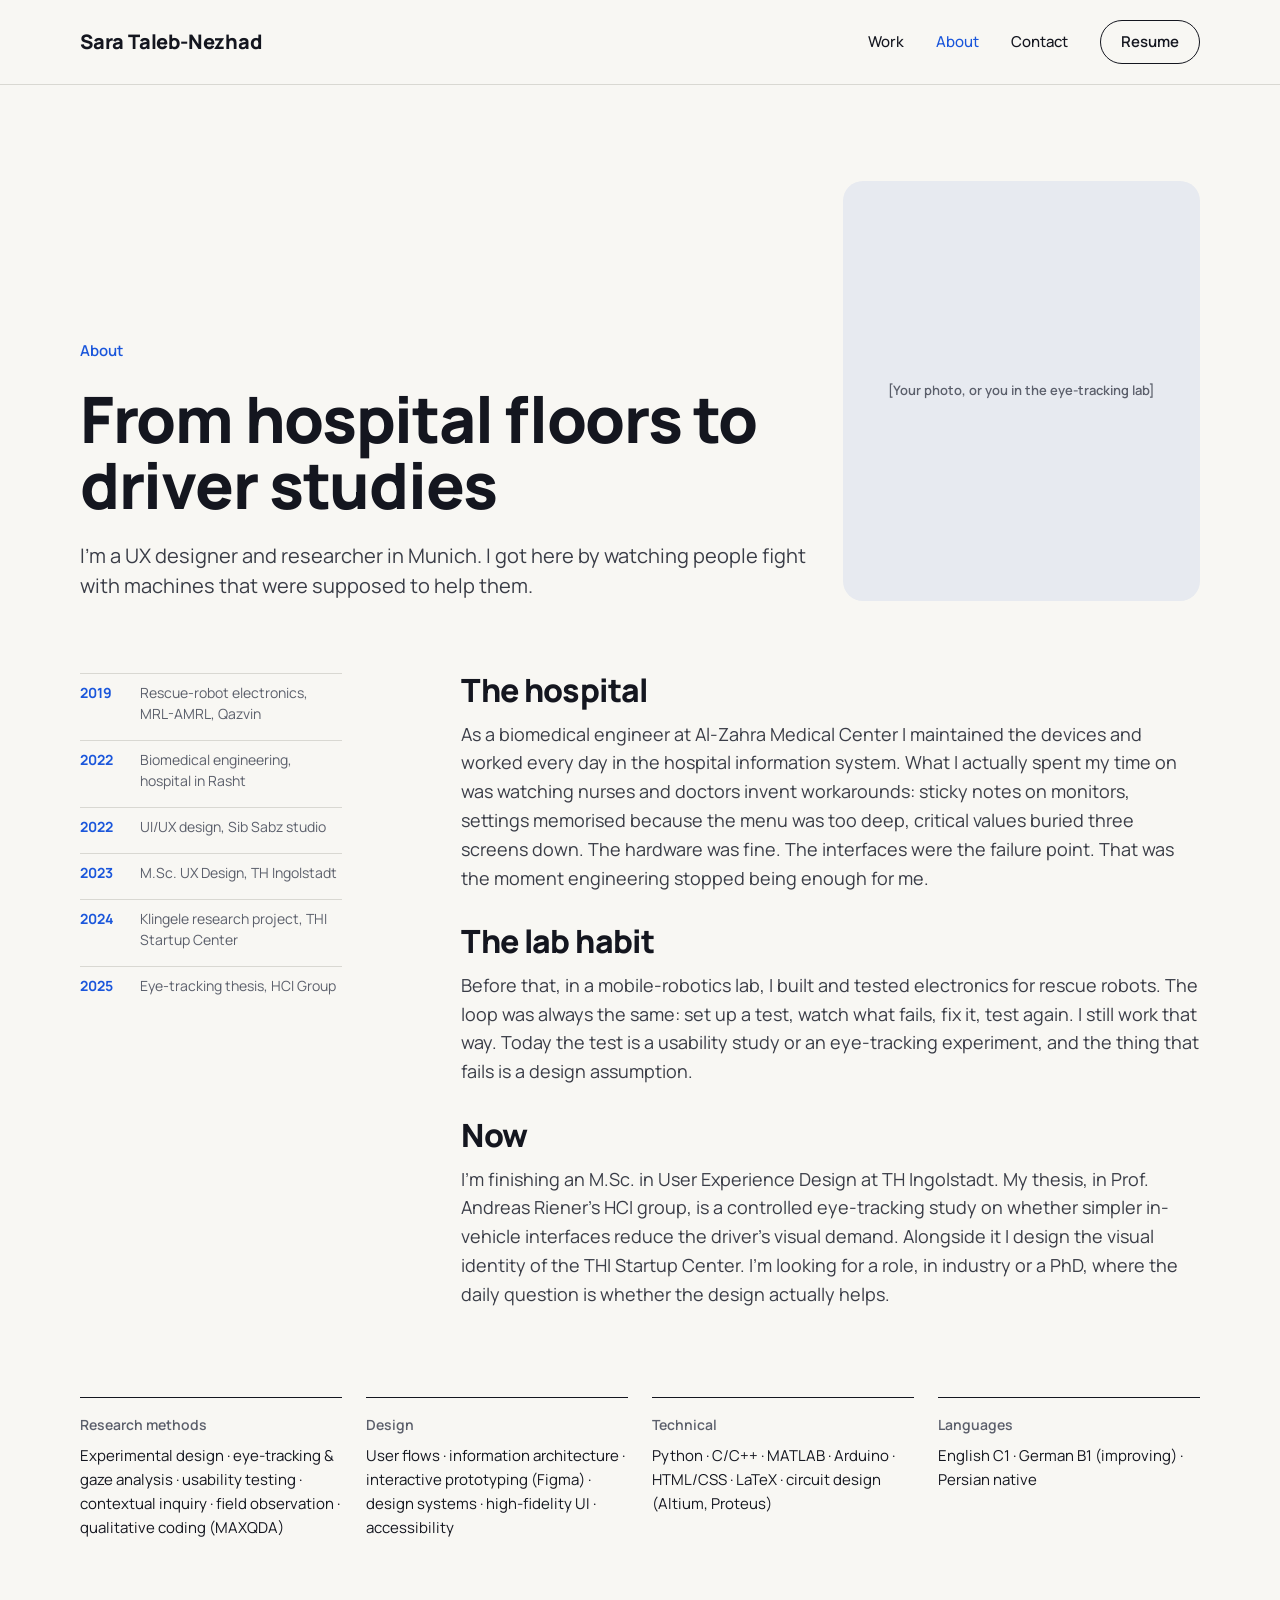
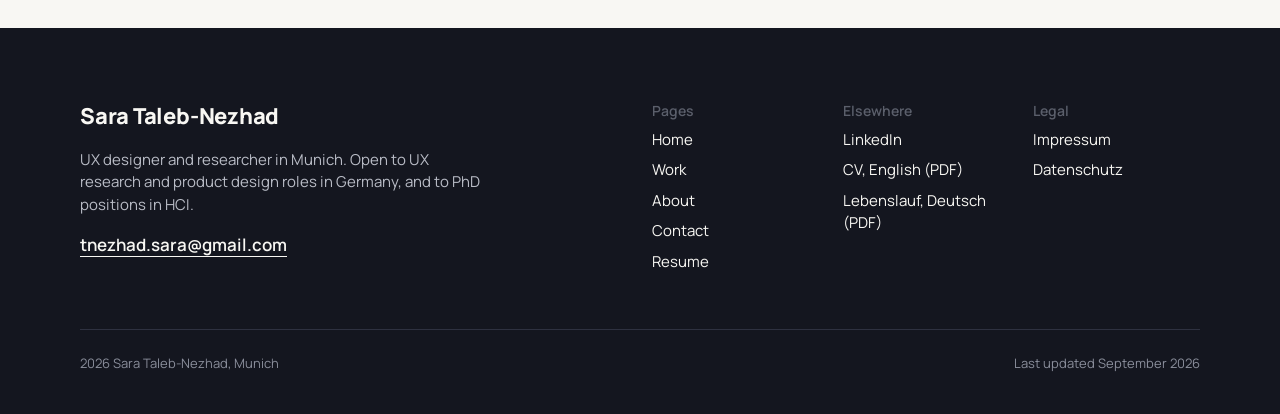
==== about.html @ 2a4e1a98 "Add files via upload" ====
<!doctype html>
<html lang="en">
<head>
<meta charset="utf-8">
<meta name="viewport" content="width=device-width, initial-scale=1">
<title>About · Sara Taleb-Nezhad</title>
<meta name="description" content="From biomedical engineering to UX research: how I got here and how I work.">
<meta property="og:title" content="About · Sara Taleb-Nezhad">
<meta property="og:description" content="From biomedical engineering to UX research: how I got here and how I work.">
<meta property="og:image" content="images/og-image.png">
<meta property="og:type" content="website">
<link rel="icon" href="images/favicon.svg" type="image/svg+xml">
<link rel="preconnect" href="https://fonts.googleapis.com">
<link rel="preconnect" href="https://fonts.gstatic.com" crossorigin>
<link rel="stylesheet" href="https://fonts.googleapis.com/css2?family=Manrope:wght@400;500;600;700;800&display=swap">
<link rel="stylesheet" href="css/style.css">
</head>
<body>
<header class="nav">
  <div class="wrap">
    <a class="brand" href="index.html">Sara Taleb-Nezhad</a>
    <button class="menu-btn" aria-label="Open menu" aria-expanded="false" aria-controls="menu"><svg width="20" height="20" viewBox="0 0 24 24" fill="none" stroke="currentColor" stroke-width="2" stroke-linecap="round" aria-hidden="true"><path d="M4 7h16"/><path d="M4 12h16"/><path d="M4 17h16"/></svg></button>
    <nav class="menu" id="menu">
      <a href="work.html">Work</a>
      <a href="about.html" aria-current="page">About</a>
      <a href="contact.html">Contact</a>
      <a class="pill" href="resume.html">Resume</a>
    </nav>
  </div>
</header>
<main>
<section class="about-head"><div class="wrap cols">
  <div class="text stack" style="gap:24px"><div class="kicker">About</div><h1 class="h1">From hospital floors to driver studies</h1><p class="lead" style="max-width:760px">I'm a UX designer and researcher in Munich. I got here by watching people fight with machines that were supposed to help them.</p></div>
  <div class="photo"><div class="placeholder ">[Your photo, or you in the eye-tracking lab]</div></div>
</div></section>
<section class="section"><div class="wrap cols">
  <div class="timeline"><div><span>2019</span>Rescue-robot electronics, MRL-AMRL, Qazvin</div><div><span>2022</span>Biomedical engineering, hospital in Rasht</div><div><span>2022</span>UI/UX design, Sib Sabz studio</div><div><span>2023</span>M.Sc. UX Design, TH Ingolstadt</div><div><span>2024</span>Klingele research project, THI Startup Center</div><div><span>2025</span>Eye-tracking thesis, HCI Group</div></div>
  <div class="story"><div class="stack"><h2 class="h2">The hospital</h2><p class="para">As a biomedical engineer at Al-Zahra Medical Center I maintained the devices and worked every day in the hospital information system. What I actually spent my time on was watching nurses and doctors invent workarounds: sticky notes on monitors, settings memorised because the menu was too deep, critical values buried three screens down. The hardware was fine. The interfaces were the failure point. That was the moment engineering stopped being enough for me.</p></div><div class="stack"><h2 class="h2">The lab habit</h2><p class="para">Before that, in a mobile-robotics lab, I built and tested electronics for rescue robots. The loop was always the same: set up a test, watch what fails, fix it, test again. I still work that way. Today the test is a usability study or an eye-tracking experiment, and the thing that fails is a design assumption.</p></div><div class="stack"><h2 class="h2">Now</h2><p class="para">I'm finishing an M.Sc. in User Experience Design at TH Ingolstadt. My thesis, in Prof. Andreas Riener's HCI group, is a controlled eye-tracking study on whether simpler in-vehicle interfaces reduce the driver's visual demand. Alongside it I design the visual identity of the THI Startup Center. I'm looking for a role, in industry or a PhD, where the daily question is whether the design actually helps.</p></div></div>
</div></section>
<section class="section"><div class="wrap grid grid-4"><div class="factbox"><div class="k">Research methods</div><div>Experimental design · eye-tracking &amp; gaze analysis · usability testing · contextual inquiry · field observation · qualitative coding (MAXQDA)</div></div><div class="factbox"><div class="k">Design</div><div>User flows · information architecture · interactive prototyping (Figma) · design systems · high-fidelity UI · accessibility</div></div><div class="factbox"><div class="k">Technical</div><div>Python · C/C++ · MATLAB · Arduino · HTML/CSS · LaTeX · circuit design (Altium, Proteus)</div></div><div class="factbox"><div class="k">Languages</div><div>English C1 · German B1 (improving) · Persian native</div></div></div></section>
</main>
<footer class="footer">
  <div class="wrap">
    <div class="cols">
      <div class="intro">
        <a class="brand" href="index.html">Sara Taleb-Nezhad</a>
        <p>UX designer and researcher in Munich. Open to UX research and product design roles in Germany, and to PhD positions in HCI.</p>
        <a class="mail" href="mailto:tnezhad.sara@gmail.com">tnezhad.sara@gmail.com</a>
      </div>
      <div class="links" style="display:contents">
      <div class="col c1"><div class="k">Pages</div><a href="index.html">Home</a><a href="work.html">Work</a><a href="about.html">About</a><a href="contact.html">Contact</a><a href="resume.html">Resume</a></div>
      <div class="col c2"><div class="k">Elsewhere</div><a href="https://www.linkedin.com/in/tnezhadsara/">LinkedIn</a><a href="cv/cv-en.pdf">CV, English (PDF)</a><a href="cv/cv-de.pdf">Lebenslauf, Deutsch (PDF)</a></div>
      <div class="col c3"><div class="k">Legal</div><a href="impressum.html">Impressum</a><a href="datenschutz.html">Datenschutz</a></div>
      </div>
    </div>
    <div class="bottom"><span>2026 Sara Taleb-Nezhad, Munich</span><span>Last updated September 2026</span></div>
  </div>
</footer>
<script>
  var b=document.querySelector('.menu-btn'),m=document.getElementById('menu');
  b.addEventListener('click',function(){var o=m.classList.toggle('open');b.setAttribute('aria-expanded',o);});
</script>
</body>
</html>
---- css/style.css ----
/* ---------- tokens: change colours and type here ---------- */
:root{
  --ground:#F8F7F3; --ink:#14161F; --body:#3A3D47; --muted:#5B5F6B;
  --accent:#1A56DB; --accent-dark:#12409F; --line:#D9D8D2; --card-line:#E2E1DB;
  --panel:#E7EAF0; --tint:#DDE4F5; --soft:#EBEAE4; --white:#FFFFFF;
  --font:'Manrope',system-ui,-apple-system,"Segoe UI",sans-serif;
  --pad:80px; --gap:24px; --radius:20px; --radius-s:14px;
}
*{box-sizing:border-box}
html{scroll-behavior:smooth}
body{margin:0;font-family:var(--font);background:var(--ground);color:var(--ink);line-height:1.5;-webkit-font-smoothing:antialiased;min-height:100vh;display:flex;flex-direction:column}
img{max-width:100%;display:block}
a{color:var(--accent)}a:hover{color:var(--accent-dark)}
a:focus-visible,button:focus-visible{outline:2px solid var(--accent);outline-offset:3px}
h1,h2,h3,p{margin:0}
.wrap{max-width:1440px;margin:0 auto;padding-left:var(--pad);padding-right:var(--pad);width:100%}

/* ---------- nav ---------- */
.nav{border-bottom:1px solid var(--line);position:relative}
.nav .wrap{display:flex;align-items:center;justify-content:space-between;padding-top:20px;padding-bottom:20px}
.brand{display:inline-flex;align-items:center;gap:12px;text-decoration:none;color:var(--ink);font-weight:800;font-size:20px;letter-spacing:-.01em}
.brand:hover{color:var(--ink)}
.brand svg{flex:none}
.menu{display:flex;align-items:center;gap:32px;font-size:15px;font-weight:500}
.menu a{color:var(--ink);text-decoration:none}
.menu a[aria-current="page"]{color:var(--accent)}
.menu .pill{display:inline-flex;align-items:center;height:44px;padding:0 20px;border:1.5px solid var(--ink);border-radius:999px;font-weight:600}
.menu-btn{display:none;width:44px;height:44px;border:1.5px solid var(--ink);border-radius:999px;background:transparent;color:var(--ink);align-items:center;justify-content:center;cursor:pointer}

/* ---------- type ---------- */
.label{font-weight:600;font-size:14px;color:var(--muted)}
.label.accent{color:var(--accent);font-size:13px}
.h1{font-weight:800;font-size:64px;line-height:1.02;letter-spacing:-.02em}
.h1 .accent{color:var(--accent)}
.h2{font-weight:800;font-size:36px;line-height:1.08;letter-spacing:-.02em}
.h3{font-weight:800;font-size:30px;line-height:1.1;letter-spacing:-.02em}
.lead{font-size:20px;color:var(--body);max-width:680px}
.para{font-size:18px;line-height:1.6;color:var(--body)}
.small{font-size:15px;color:var(--muted)}

/* ---------- buttons ---------- */
.btn{display:inline-flex;align-items:center;justify-content:center;gap:8px;height:52px;padding:0 24px;border-radius:999px;text-decoration:none;font-weight:600;font-size:16px;white-space:nowrap;border:1.5px solid transparent}
.btn.primary{background:var(--ink);color:var(--ground)}
.btn.primary:hover{background:#2A2D3A;color:var(--ground)}
.btn.ghost{border-color:#B9B8B1;color:var(--ink)}
.btn.ghost:hover{border-color:var(--ink);color:var(--ink)}
.btn.small{height:44px;padding:0 20px;font-size:14px;border-color:var(--ink);color:var(--ink)}
.btn-row{display:flex;gap:12px;flex-wrap:wrap;padding-top:8px}

/* ---------- sections ---------- */
.section{padding-bottom:88px}
.section-head{display:flex;align-items:baseline;justify-content:space-between;gap:16px;border-top:1px solid var(--ink);padding-top:16px;margin-bottom:32px}
.section-head a{font-size:15px;font-weight:600;color:var(--ink);text-decoration:none}
.grid{display:grid;gap:var(--gap)}
.grid-2{grid-template-columns:repeat(2,minmax(0,1fr))}
.grid-3{grid-template-columns:repeat(3,minmax(0,1fr))}
.grid-4{grid-template-columns:repeat(4,minmax(0,1fr))}
.grid-6{grid-template-columns:repeat(6,minmax(0,1fr))}
.cols{display:grid;grid-template-columns:repeat(12,minmax(0,1fr));column-gap:var(--gap)}
.stack{display:flex;flex-direction:column;gap:16px}

/* ---------- hero ---------- */
.hero{padding-top:104px;padding-bottom:88px}
.hero .cols{align-items:end}
.hero-text{grid-column:1/span 9;display:flex;flex-direction:column;gap:32px}
.hero-stats{grid-column:10/span 3;display:flex;flex-direction:column;gap:20px;border-left:1px solid var(--line);padding-left:32px}
.stat b{display:block;font-weight:800;font-size:40px;line-height:1;letter-spacing:-.02em}
.stat span{font-size:14px;line-height:1.45;color:var(--muted)}

/* ---------- cards ---------- */
.card{display:flex;flex-direction:column;gap:16px;background:var(--white);border:1px solid var(--card-line);border-radius:var(--radius);padding:24px;text-decoration:none;color:var(--ink)}
.card:hover{color:var(--ink);border-color:#B9B8B1}
.card .media{height:220px;border-radius:var(--radius-s);overflow:hidden;background:var(--panel)}
.card .media img{width:100%;height:100%;object-fit:cover;object-position:top left}
.card .media.center img{object-position:center}
.card.tall .media{height:320px}
.card .meta{font-weight:600;font-size:12px;letter-spacing:.04em;color:var(--accent)}
.card .title{font-weight:700;font-size:22px;line-height:1.15;letter-spacing:-.01em}
.card.tall .title{font-size:30px}
.card .desc{font-size:15px;color:var(--body)}
.card .tag{display:flex;align-items:center;gap:8px;font-weight:700;font-size:14px;padding-top:4px}
.card .text{display:flex;flex-direction:column;gap:8px}
.placeholder{display:flex;align-items:center;justify-content:center;height:100%;min-height:inherit;font-weight:600;font-size:13px;color:var(--muted);text-align:center;padding:20px;background:var(--panel)}

.card-wide{display:grid;grid-template-columns:repeat(12,minmax(0,1fr));column-gap:var(--gap);background:var(--white);border:1px solid var(--card-line);border-radius:var(--radius);padding:40px;text-decoration:none;color:var(--ink)}
.card-wide:hover{color:var(--ink);border-color:#B9B8B1}
.card-wide .text{grid-column:1/span 5;display:flex;flex-direction:column;justify-content:space-between;gap:32px}
.card-wide .title{font-weight:800;font-size:40px;line-height:1.05;letter-spacing:-.02em}
.card-wide .desc{font-size:17px;color:var(--body)}
.card-wide .media{grid-column:6/span 7;min-height:440px}
.floating{border-radius:16px;overflow:hidden;background:var(--tint);padding:32px 0 0 32px;height:100%}
.floating > div{width:100%;height:100%;border-radius:12px 0 0 0;overflow:hidden;box-shadow:0 24px 60px rgba(20,22,31,.18);background:var(--white)}
.floating img{width:100%;height:100%;object-fit:cover;object-position:top left}

.strip{display:flex;justify-content:space-between;align-items:center;gap:16px;padding:20px 24px;border:1px solid var(--line);border-radius:16px}
.strip b{display:block;font-size:16px}
.strip span{font-size:14px;color:var(--muted)}

.how{display:flex;flex-direction:column;gap:12px;padding:24px;border-radius:16px;background:var(--soft)}
.how .n{font-weight:600;font-size:13px;color:var(--accent)}
.how b{font-size:22px;line-height:1.15;font-weight:700}
.how p{font-size:15px;color:var(--body)}

.about-strip{align-items:center}
.about-strip .photo{grid-column:1/span 4;height:360px;border-radius:16px;overflow:hidden}
.about-strip .text{grid-column:6/span 7}

.cta{display:flex;justify-content:space-between;align-items:center;gap:40px;padding:44px;border-radius:var(--radius);background:var(--white);border:1px solid var(--card-line)}
.cta b{display:block;font-weight:800;font-size:32px;line-height:1.08;letter-spacing:-.02em}
.cta span{font-size:17px;color:var(--body)}

/* ---------- footer ---------- */
.footer{margin-top:auto;background:var(--ink);color:var(--ground)}
.footer .wrap{padding-top:72px;padding-bottom:40px;display:flex;flex-direction:column;gap:56px}
.footer .intro{grid-column:1/span 5;display:flex;flex-direction:column;gap:16px}
.footer .intro .brand{color:var(--ground);font-weight:800;font-size:22px}
.footer .intro p{font-size:15px;color:#B9BCC6;max-width:400px}
.footer .intro a.mail{font-size:17px;font-weight:600;color:var(--ground);text-underline-offset:5px}
.footer .col{display:flex;flex-direction:column;gap:8px;font-size:15px}
.footer .col .label{color:#8A8E9B;font-size:12px;letter-spacing:.08em;padding-bottom:4px}
.footer .col a{color:var(--ground);text-decoration:none}
.footer .col a:hover{text-decoration:underline;color:var(--ground)}
.footer .c1{grid-column:7/span 2}.footer .c2{grid-column:9/span 2}.footer .c3{grid-column:11/span 2}
.footer .bottom{display:flex;justify-content:space-between;flex-wrap:wrap;gap:8px;border-top:1px solid #2E3140;padding-top:24px;font-size:13px;color:#8A8E9B}

/* ---------- work page ---------- */
.page-head{padding-top:88px;padding-bottom:48px}
.chips{display:flex;flex-wrap:wrap;gap:8px;padding-top:8px}
.chip{display:inline-flex;align-items:center;height:44px;padding:0 16px;border-radius:999px;border:1.5px solid #B9B8B1;color:var(--ink);text-decoration:none;font-weight:600;font-size:14px}
.chip.on{background:var(--ink);color:var(--ground);border-color:var(--ink)}
.work-grid .card .media{height:300px}
.work-grid .card .title{font-size:26px}

/* ---------- case study ---------- */
.case-head{padding-top:64px}
.back{font-size:15px;font-weight:600;color:var(--muted);text-decoration:none}
.facts{padding-top:40px;padding-bottom:40px}
.fact{display:flex;flex-direction:column;gap:8px;border-top:1px solid var(--ink);padding-top:12px}
.fact .label{font-size:11px;letter-spacing:.08em}
.fact b{font-size:14px;line-height:1.4}
.case-hero{height:620px}
.case-hero .floating{padding:56px 0 0 56px}
.tldr{display:grid;grid-template-columns:repeat(3,minmax(0,1fr));gap:24px;background:var(--ink);color:var(--ground);border-radius:var(--radius);padding:40px}
.tldr .label{color:#9DB4EF;font-size:11px;letter-spacing:.08em}
.tldr p{font-size:15px;padding-top:8px}
.two .l{grid-column:1/span 4}.two .r{grid-column:6/span 7;display:flex;flex-direction:column;gap:16px}
.decision{display:grid;grid-template-columns:32px minmax(0,5fr) minmax(0,7fr);column-gap:var(--gap);align-items:start;padding:24px 0 40px}
.decision .text{display:flex;flex-direction:column;gap:16px;padding-top:4px}
.decision .media{height:360px;border-radius:16px;overflow:hidden}
.decision .media img,.decision .media .placeholder{width:100%;height:100%;object-fit:cover}
.decisions{position:relative;margin-top:24px}
.decisions::before{content:"";position:absolute;left:15px;top:16px;bottom:16px;width:2px;background:var(--line)}
.decision .marker{position:relative;z-index:1;width:32px;height:32px;border-radius:999px;background:var(--ground);border:2px solid var(--ink);display:flex;align-items:center;justify-content:center;font-weight:700;font-size:13px}
.decision:last-child{padding-bottom:0}
.decision .n{font-weight:600;font-size:13px;color:var(--accent)}
.decision p{font-size:16px;line-height:1.6;color:var(--body)}
.decision p strong{color:var(--ink)}
.tr .testing{grid-column:1/span 5}.tr .results{grid-column:6/span 7}
.tile{display:flex;flex-direction:column;gap:8px;padding:24px;border-radius:16px;background:var(--white);border:1px solid var(--card-line)}
.tile b{font-weight:800;font-size:32px;line-height:1;color:var(--accent)}
.tile span{font-size:13px;color:var(--muted)}
.next{display:flex;justify-content:space-between;align-items:center;gap:20px;padding:40px;border-radius:var(--radius);background:var(--ink);color:var(--ground);text-decoration:none}
.next:hover{color:var(--ground)}
.next .label{color:#9DB4EF;font-size:11px}
.next b{display:block;font-weight:700;font-size:30px;line-height:1.12;padding-top:8px}
.next .btn{background:var(--ground);color:var(--ink)}

/* ---------- about ---------- */
.about-head{padding-top:96px;padding-bottom:72px}
.about-head .cols{align-items:end}
.about-head .text{grid-column:1/span 8}
.about-head .photo{grid-column:9/span 4;height:420px;border-radius:20px;overflow:hidden}
.timeline{grid-column:1/span 3;display:flex;flex-direction:column;gap:16px}
.timeline div{display:flex;gap:16px;font-size:14px;color:var(--muted);border-top:1px solid var(--line);padding-top:8px}
.timeline span{color:var(--accent);font-weight:700;min-width:44px}
.story{grid-column:5/span 8;display:flex;flex-direction:column;gap:32px}
.story h2{font-size:32px}
.story .stack{gap:12px}
.factbox{display:flex;flex-direction:column;gap:8px;border-top:1px solid var(--ink);padding-top:16px;font-size:15px;line-height:1.6}

/* ---------- contact / resume / legal ---------- */
.contact-head{padding-top:112px;padding-bottom:64px}
.contact-head .l{grid-column:1/span 7;display:flex;flex-direction:column;gap:32px}
.contact-head .r{grid-column:9/span 4;display:grid;gap:32px;padding-top:12px}
.row{display:flex;flex-direction:column;gap:8px;border-top:1px solid var(--ink);padding-top:16px;font-size:17px}
.row a{font-weight:600;color:var(--ink);text-decoration:none}
.resume-head{padding-top:88px;padding-bottom:48px}
.resume-head .cols{align-items:end}
.resume-head .text{grid-column:1/span 8}
.resume-head .btns{grid-column:9/span 4;display:flex;flex-direction:column;gap:12px}
.resume-head .btn{width:100%}
.resume-body .l{grid-column:1/span 7;display:flex;flex-direction:column;gap:40px}
.resume-body .r{grid-column:9/span 4;display:grid;gap:32px;align-content:start}
.rows .label{border-top:1px solid var(--ink);padding:16px 0 12px}
.rows .item{display:flex;justify-content:space-between;gap:24px;padding:16px 0;border-top:1px solid var(--line)}
.rows .item b{display:block;font-size:16px}
.rows .item span{font-size:14px;color:var(--muted)}
.rows .item .date{white-space:nowrap}
.rows .end{border-top:1px solid var(--line)}
.prose{max-width:760px;display:flex;flex-direction:column;gap:16px;padding-top:40px;padding-bottom:88px}
.prose h2{font-size:28px;padding-top:12px}

/* ---------- tablet ---------- */
@media (max-width:1100px){
  :root{--pad:40px;--gap:20px}
  .h1{font-size:48px}.h2{font-size:30px}.h3{font-size:26px}.lead{font-size:18px}.para{font-size:17px}
  .section{padding-bottom:64px}
  .hero{padding-top:64px;padding-bottom:56px}
  .hero-text,.hero-stats{grid-column:1/-1}
  .hero-stats{border-left:0;padding-left:0;border-top:1px solid var(--line);padding-top:24px;margin-top:32px;display:grid;grid-template-columns:repeat(3,minmax(0,1fr))}
  .stat b{font-size:32px}
  .card-wide{display:flex;flex-direction:column;padding:20px}
  .card-wide .title{font-size:26px}.card-wide .media{min-height:260px;height:260px}
  .floating{padding:24px 0 0 24px}
  .grid-3,.grid-4,.grid-6{grid-template-columns:repeat(2,minmax(0,1fr))}
  .how-grid{grid-template-columns:repeat(3,minmax(0,1fr))}
  .about-strip .photo,.about-strip .text{grid-column:1/-1}
  .about-strip .photo{height:280px;margin-bottom:20px}
  .cta{padding:32px}.cta b{font-size:28px}
  .footer .wrap{padding-top:56px;padding-bottom:32px;gap:40px}
  .footer .cols{display:flex;flex-direction:column;gap:32px}
  .footer .links{display:grid !important;grid-template-columns:repeat(3,minmax(0,1fr));gap:20px}
  .work-grid .card .media{height:220px}.work-grid .card .title{font-size:22px}
  .page-head,.resume-head,.about-head{padding-top:64px}
  .case-hero{height:440px}.case-hero .floating{padding:40px 0 0 40px}
  .tldr{grid-template-columns:1fr;padding:32px}
  .two .l,.two .r,.tr .testing,.tr .results{grid-column:1/-1}
  .two .r{padding-top:16px}.decision{grid-template-columns:32px minmax(0,1fr);padding:16px 0 32px}.decision .media{grid-column:2;height:300px;margin-top:16px}
  .tr .results{padding-top:32px}
  .about-head .text,.about-head .photo,.timeline,.story{grid-column:1/-1}
  .about-head .photo{height:320px;margin-top:24px}.timeline{margin-top:32px}
  .contact-head{padding-top:72px;padding-bottom:48px}
  .contact-head .l,.contact-head .r,.resume-head .text,.resume-head .btns,.resume-body .l,.resume-body .r{grid-column:1/-1}
  .contact-head .r{padding-top:40px;grid-template-columns:repeat(2,minmax(0,1fr))}
  .resume-head .btns{margin-top:32px}.resume-body .r{padding-top:40px;grid-template-columns:repeat(2,minmax(0,1fr))}
}
/* ---------- phone ---------- */
@media (max-width:700px){
  :root{--pad:20px;--gap:16px}
  .h1{font-size:36px}.h2{font-size:26px}.h3{font-size:24px}.lead,.para{font-size:16px}
  .section{padding-bottom:48px}
  .nav .wrap{padding-top:16px;padding-bottom:16px}
  .brand{font-size:15px}
  .menu{display:none;position:absolute;left:0;right:0;top:100%;flex-direction:column;align-items:stretch;gap:0;background:var(--ground);border-bottom:1px solid var(--line);z-index:10}
  .menu.open{display:flex}
  .menu a{padding:16px var(--pad);border-top:1px solid var(--line)}
  .menu .pill{border:0;height:auto;border-radius:0;padding:16px var(--pad)}
  .menu-btn{display:inline-flex}
  .hero{padding-top:40px;padding-bottom:40px}
  .hero-stats{grid-template-columns:1fr;margin-top:24px}
  .btn-row{flex-direction:column}.btn-row .btn{width:100%}
  .grid-2,.grid-3,.grid-4,.grid-6,.how-grid{grid-template-columns:1fr}
  .facts.grid-6{grid-template-columns:repeat(2,minmax(0,1fr))}
  .card{padding:16px}.card .media,.card.tall .media,.work-grid .card .media{height:190px}
  .card .title,.card.tall .title,.work-grid .card .title{font-size:21px}
  .strip,.cta,.next{flex-direction:column;align-items:stretch}
  .cta{padding:24px}.cta b{font-size:24px}.cta .btn{width:100%}
  .footer .links{grid-template-columns:repeat(2,minmax(0,1fr))}
  .footer .wrap{padding-top:44px;padding-bottom:24px;gap:32px}
  .case-head{padding-top:32px}.case-hero{height:260px}.case-hero .floating{padding:24px 0 0 24px}
  .tldr{padding:24px}.tile b{font-size:22px}.tile{padding:16px}
  .results-grid{grid-template-columns:repeat(3,minmax(0,1fr)) !important;gap:8px}
  .decision .media{height:200px}
  .next{padding:24px}.next b{font-size:20px}
  .about-head .photo{height:240px}
  .contact-head{padding-top:40px}.contact-head .r{grid-template-columns:1fr}
  .resume-head,.page-head{padding-top:40px}
  .resume-body .r{grid-template-columns:1fr}
  .rows .item{flex-direction:column;gap:8px}
}
@media (prefers-reduced-motion:reduce){html{scroll-behavior:auto}}

/* ---------- hover and focus: motion that answers the pointer ---------- */
:root{--ease:cubic-bezier(.2,.7,.2,1)}
.menu a:not(.pill){transition:color .2s var(--ease)}
.menu a:not(.pill):hover{color:var(--accent)}
.menu .pill{transition:background .25s var(--ease),color .25s var(--ease)}
.menu .pill:hover{color:var(--accent)}

.btn{transition:background .25s var(--ease),color .25s var(--ease),border-color .25s var(--ease),transform .25s var(--ease)}
.btn svg{transition:transform .3s var(--ease)}
.btn:hover svg{transform:translateX(4px)}
.btn.primary:hover{background:var(--accent);color:#fff}
.btn.ghost:hover{border-color:var(--ink);color:var(--accent)}
.btn.small:hover{background:var(--accent);border-color:var(--accent);color:#fff}
.chip{transition:background .2s var(--ease),color .2s var(--ease),border-color .2s var(--ease)}
.chip:hover{border-color:var(--ink);color:var(--accent)}
.chip.on:hover{background:var(--accent);border-color:var(--accent)}

.card,.card-wide{transition:transform .35s var(--ease),border-color .35s var(--ease),box-shadow .35s var(--ease)}
.card .media,.card-wide .media{position:relative}
.card .media img,.floating img{transition:transform .8s var(--ease)}
.card:hover,.card-wide:hover{transform:translateY(-3px);border-color:var(--ink);box-shadow:0 18px 40px -24px rgba(20,22,31,.35)}
.card:hover .media img{transform:scale(1.04)}
.card .tag svg,.next .btn svg{transition:transform .3s var(--ease)}
.card:hover .tag svg,.card-wide:hover .tag svg{transform:translateX(6px)}
.card .title{transition:color .3s var(--ease)}
.card:hover .title{color:var(--accent)}
.floating > div{transition:transform .6s var(--ease),box-shadow .6s var(--ease)}
.card-wide:hover .floating > div,.case-hero:hover .floating > div{transform:translate(-8px,-8px);box-shadow:0 34px 70px rgba(20,22,31,.24)}
.card-wide:hover .floating img{transform:scale(1.02)}

.how{transition:background .3s var(--ease),transform .3s var(--ease)}
.how:hover{background:var(--tint)}
.how .n{transition:transform .3s var(--ease)}
.how:hover .n{transform:translateX(6px)}
.stat{transition:transform .3s var(--ease)}
.stat b{transition:color .3s var(--ease)}
.stat:hover b{color:var(--accent)}
.stat:hover{transform:translateX(4px)}
.strip{transition:border-color .3s var(--ease),background .3s var(--ease)}
.strip:hover{border-color:var(--ink);background:var(--white)}
.cta{transition:border-color .3s var(--ease)}
.cta:hover{border-color:var(--ink)}
.tile{transition:transform .3s var(--ease),border-color .3s var(--ease)}
.tile:hover{transform:translateY(-3px);border-color:var(--accent)}
.next{transition:background .3s var(--ease)}
.next:hover{background:#222533}
.next:hover .btn{background:var(--accent);color:#fff}
.next:hover .btn svg{transform:translateX(4px)}
.timeline div{transition:color .25s var(--ease),padding-left .25s var(--ease)}
.timeline div:hover{color:var(--ink);padding-left:8px}
.row a,.section-head a,.back{transition:color .2s var(--ease)}
.row a:hover,.section-head a:hover,.back:hover{color:var(--accent)}
.footer .col a{transition:color .2s var(--ease)}
.footer .col a:hover{color:#9DB4EF;text-decoration:none}
.footer .intro a.mail{transition:color .25s var(--ease)}
.footer .intro a.mail:hover{color:#9DB4EF}
.placeholder{transition:background .3s var(--ease)}
.card:hover .placeholder{background:var(--tint)}
@media (prefers-reduced-motion:reduce){*,*::before,*::after{transition:none !important;animation:none !important;transform:none !important}}
@media (hover:none){.card:hover,.card-wide:hover,.stat:hover,.tile:hover{transform:none}}

/* ---------- case study: table of contents ---------- */
.case-layout{display:grid;grid-template-columns:minmax(0,1fr) 260px;column-gap:56px;align-items:start}
.case-content{min-width:0}
.toc{position:sticky;top:24px;padding-top:64px}
.toc-card{background:var(--white);border:1px solid var(--card-line);border-radius:16px;padding:24px}
.progress{height:4px;border-radius:999px;background:var(--panel);overflow:hidden}
.progress span{display:block;height:100%;width:0;background:var(--accent);border-radius:999px;transition:width .15s linear}
.read{font-size:14px;color:var(--muted);padding:8px 0 16px;border-bottom:1px solid var(--line);margin-bottom:16px}
.read b{color:var(--ink)}
.toc-title{font-weight:600;font-size:14px;color:var(--muted);margin-bottom:8px}
.toc-list{display:flex;flex-direction:column;gap:4px}
.toc-list a{display:block;padding:8px 12px;border-radius:10px;font-size:15px;color:var(--body);text-decoration:none;transition:background .2s var(--ease),color .2s var(--ease)}
.toc-list a:hover{color:var(--accent)}
.toc-list a.on{background:var(--tint);color:var(--accent);font-weight:600}
html{scroll-padding-top:96px}
@media (max-width:1100px){
  .case-layout{display:block}
  .toc{position:static;padding-top:0;margin:0 0 32px}
  .toc-card{padding:16px 16px}
  .toc-list{flex-direction:row;flex-wrap:wrap;gap:4px}
  .toc-list a{padding:8px 12px;font-size:14px}
  .case-layout{display:flex;flex-direction:column}
  .toc{order:-1}
  .case-content .case-head{padding-top:0}
}


/* ---------- section structure without eyebrow labels ---------- */
.kicker{font-size:15px;font-weight:600;color:var(--accent)}
.k{font-size:14px;font-weight:600;color:var(--muted)}
.k.light{color:#9DB4EF}
.head{display:flex;align-items:baseline;justify-content:space-between;gap:24px;margin-bottom:28px}
.head .sub{font-size:16px;color:var(--muted);max-width:420px;text-align:right}
.head .more{font-size:15px;font-weight:600;color:var(--ink);text-decoration:none;white-space:nowrap;transition:color .2s var(--ease)}
.head .more:hover{color:var(--accent)}
.band{background:var(--white);border:1px solid var(--card-line);border-radius:24px;padding:48px}
.section.band{margin-bottom:88px;padding-bottom:48px}
.prose-col{max-width:760px;display:flex;flex-direction:column;gap:16px}
.rows-title{font-size:26px;padding-bottom:12px}
.rows .item:first-of-type{border-top:1px solid var(--ink)}
.tldr .k{color:#9DB4EF}
.fact .k{font-size:13px}
.decisions .marker{background:var(--white)}
.band .decisions::before{background:var(--line)}
.results-grid .tile{background:var(--ground)}
.toc-title{text-transform:none;letter-spacing:0;font-size:14px}
@media (max-width:1100px){.band{padding:32px;border-radius:20px}.section.band{margin-bottom:64px;padding-bottom:32px}.head{flex-direction:column;align-items:flex-start;gap:8px}.head .sub{text-align:left}}
@media (max-width:700px){.band{padding:20px;border-radius:16px}.section.band{margin-bottom:48px;padding-bottom:20px}}
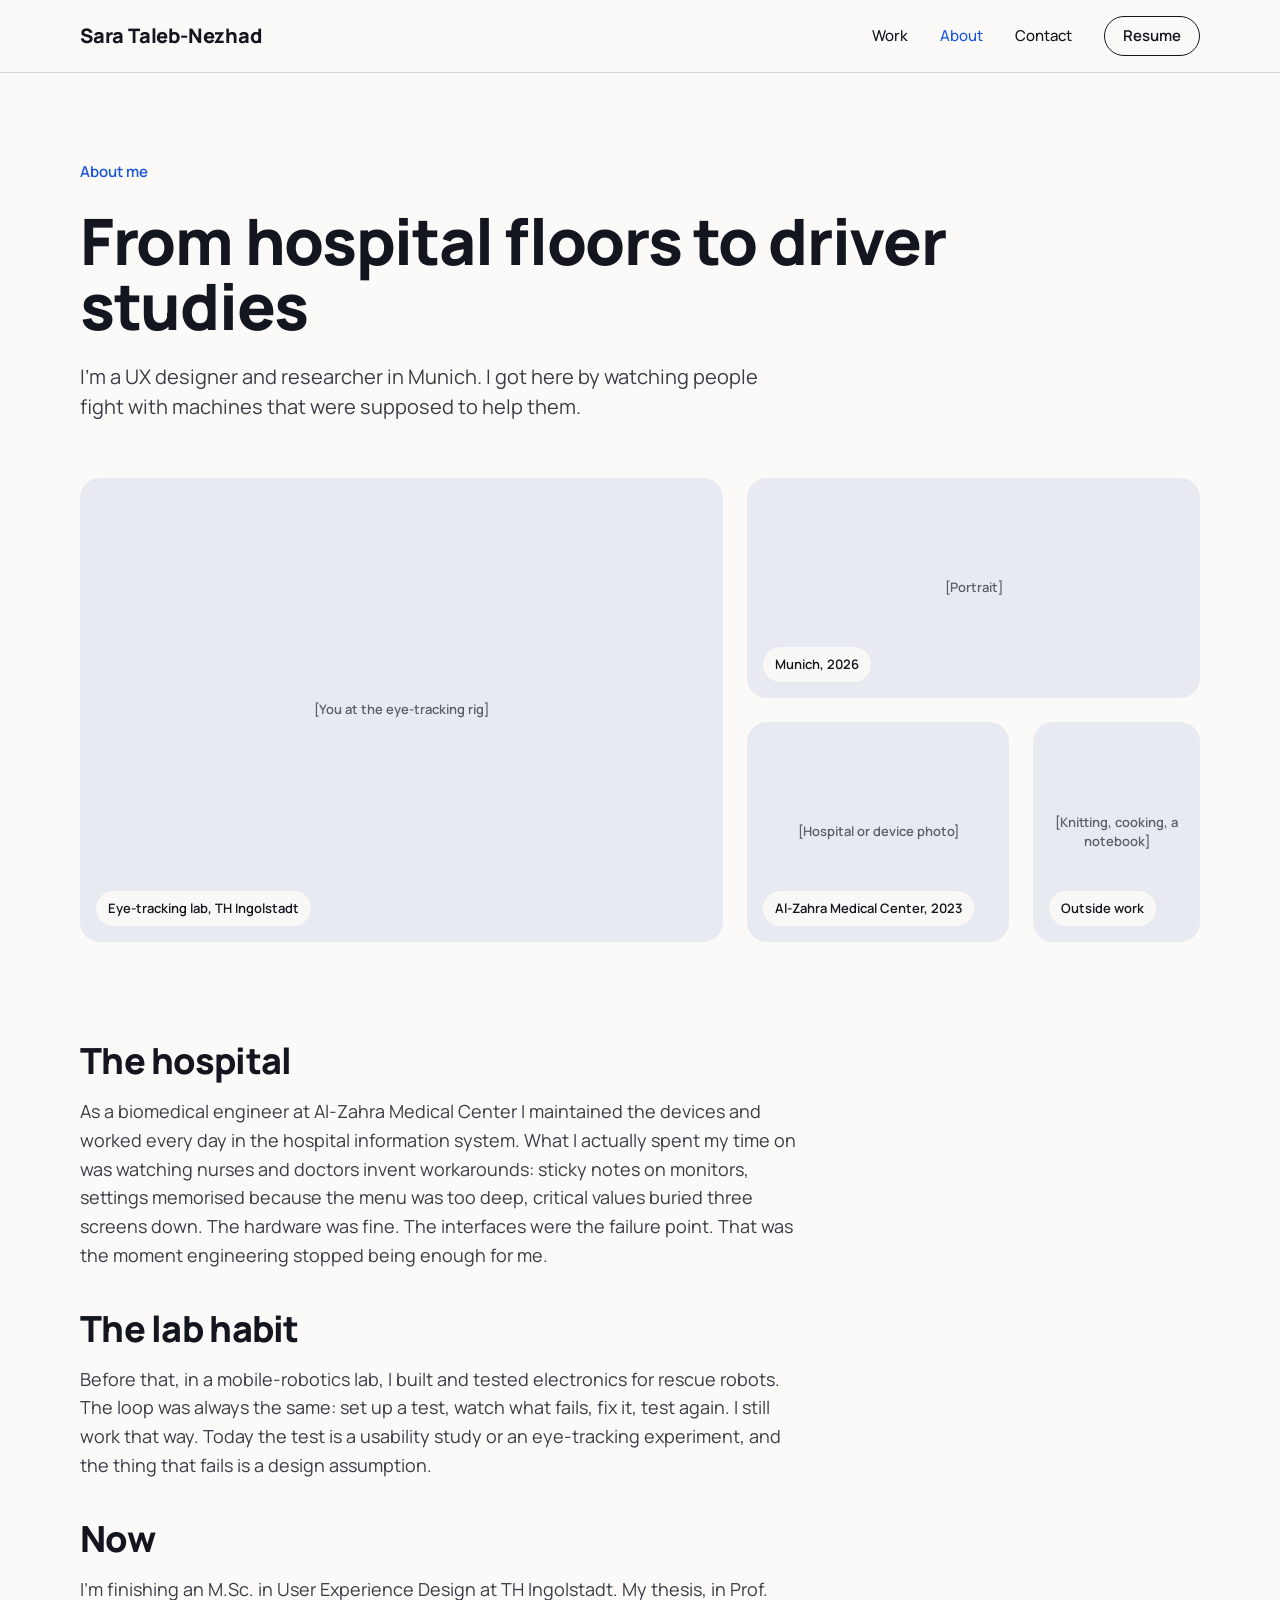
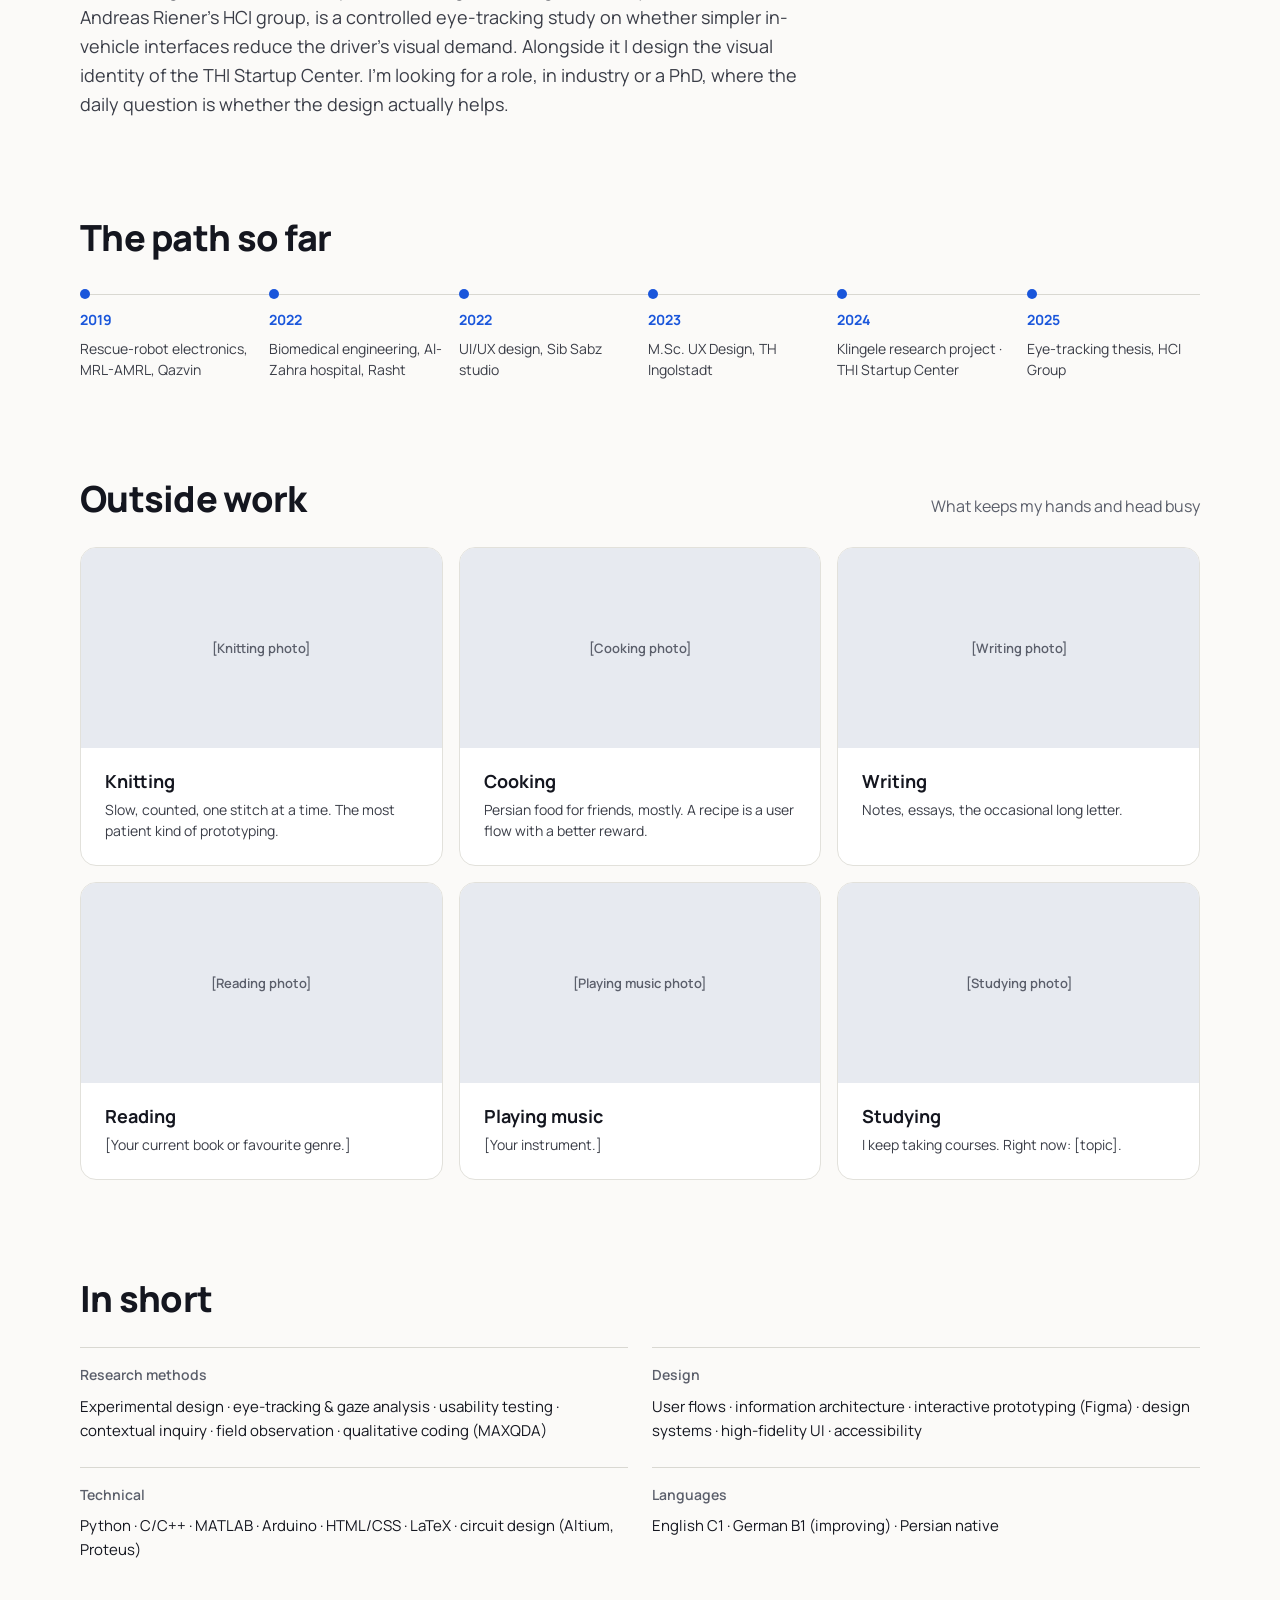
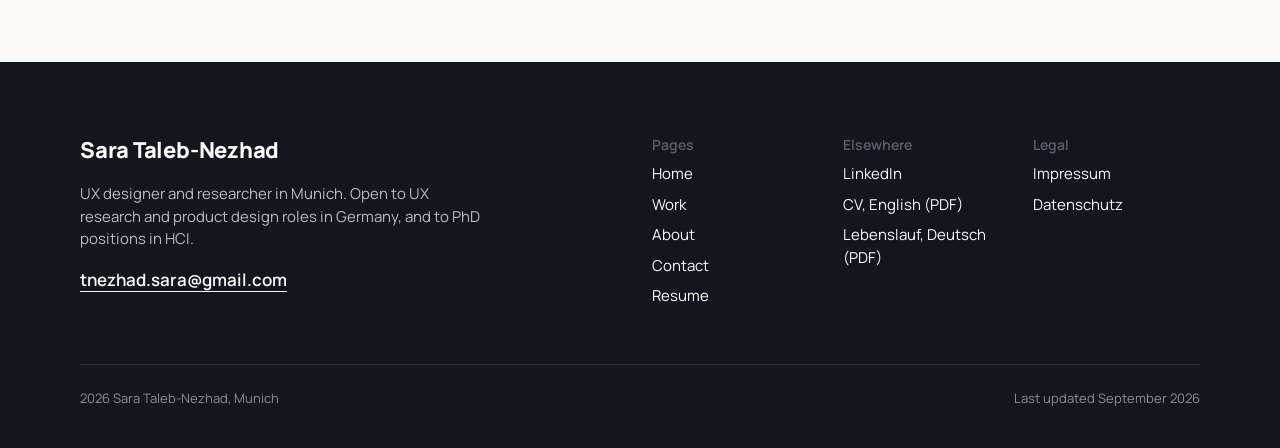
==== commit cd2bbac1: "Add files via upload new design" ====
--- a/about.html
+++ b/about.html
@@ -29,15 +29,33 @@
   </div>
 </header>
 <main>
-<section class="about-head"><div class="wrap cols">
-  <div class="text stack" style="gap:24px"><div class="kicker">About</div><h1 class="h1">From hospital floors to driver studies</h1><p class="lead" style="max-width:760px">I'm a UX designer and researcher in Munich. I got here by watching people fight with machines that were supposed to help them.</p></div>
-  <div class="photo"><div class="placeholder ">[Your photo, or you in the eye-tracking lab]</div></div>
+<section class="about-head"><div class="wrap">
+  <div class="about-intro"><div class="kicker">About me</div><h1 class="h1">From hospital floors to driver studies</h1><p class="lead" style="max-width:720px">I'm a UX designer and researcher in Munich. I got here by watching people fight with machines that were supposed to help them.</p></div>
+  <div class="mosaic">
+    <figure class="m1"><div class="placeholder ">[You at the eye-tracking rig]</div><figcaption>Eye-tracking lab, TH Ingolstadt</figcaption></figure>
+    <figure class="m2"><div class="placeholder ">[Portrait]</div><figcaption>Munich, 2026</figcaption></figure>
+    <figure class="m3"><div class="placeholder ">[Hospital or device photo]</div><figcaption>Al-Zahra Medical Center, 2023</figcaption></figure>
+    <figure class="m4"><div class="placeholder ">[Knitting, cooking, a notebook]</div><figcaption>Outside work</figcaption></figure>
+  </div>
 </div></section>
-<section class="section"><div class="wrap cols">
-  <div class="timeline"><div><span>2019</span>Rescue-robot electronics, MRL-AMRL, Qazvin</div><div><span>2022</span>Biomedical engineering, hospital in Rasht</div><div><span>2022</span>UI/UX design, Sib Sabz studio</div><div><span>2023</span>M.Sc. UX Design, TH Ingolstadt</div><div><span>2024</span>Klingele research project, THI Startup Center</div><div><span>2025</span>Eye-tracking thesis, HCI Group</div></div>
-  <div class="story"><div class="stack"><h2 class="h2">The hospital</h2><p class="para">As a biomedical engineer at Al-Zahra Medical Center I maintained the devices and worked every day in the hospital information system. What I actually spent my time on was watching nurses and doctors invent workarounds: sticky notes on monitors, settings memorised because the menu was too deep, critical values buried three screens down. The hardware was fine. The interfaces were the failure point. That was the moment engineering stopped being enough for me.</p></div><div class="stack"><h2 class="h2">The lab habit</h2><p class="para">Before that, in a mobile-robotics lab, I built and tested electronics for rescue robots. The loop was always the same: set up a test, watch what fails, fix it, test again. I still work that way. Today the test is a usability study or an eye-tracking experiment, and the thing that fails is a design assumption.</p></div><div class="stack"><h2 class="h2">Now</h2><p class="para">I'm finishing an M.Sc. in User Experience Design at TH Ingolstadt. My thesis, in Prof. Andreas Riener's HCI group, is a controlled eye-tracking study on whether simpler in-vehicle interfaces reduce the driver's visual demand. Alongside it I design the visual identity of the THI Startup Center. I'm looking for a role, in industry or a PhD, where the daily question is whether the design actually helps.</p></div></div>
+<section class="section"><div class="wrap"><div class="story-col"><div class="stack"><h2 class="h2">The hospital</h2><p class="para">As a biomedical engineer at Al-Zahra Medical Center I maintained the devices and worked every day in the hospital information system. What I actually spent my time on was watching nurses and doctors invent workarounds: sticky notes on monitors, settings memorised because the menu was too deep, critical values buried three screens down. The hardware was fine. The interfaces were the failure point. That was the moment engineering stopped being enough for me.</p></div><div class="stack"><h2 class="h2">The lab habit</h2><p class="para">Before that, in a mobile-robotics lab, I built and tested electronics for rescue robots. The loop was always the same: set up a test, watch what fails, fix it, test again. I still work that way. Today the test is a usability study or an eye-tracking experiment, and the thing that fails is a design assumption.</p></div><div class="stack"><h2 class="h2">Now</h2><p class="para">I'm finishing an M.Sc. in User Experience Design at TH Ingolstadt. My thesis, in Prof. Andreas Riener's HCI group, is a controlled eye-tracking study on whether simpler in-vehicle interfaces reduce the driver's visual demand. Alongside it I design the visual identity of the THI Startup Center. I'm looking for a role, in industry or a PhD, where the daily question is whether the design actually helps.</p></div></div></div></section>
+<section class="section"><div class="wrap">
+  <div class="head"><h2 class="h2">The path so far</h2></div>
+  <div class="path"><div class="step"><span>2019</span><p>Rescue-robot electronics, MRL-AMRL, Qazvin</p></div><div class="step"><span>2022</span><p>Biomedical engineering, Al-Zahra hospital, Rasht</p></div><div class="step"><span>2022</span><p>UI/UX design, Sib Sabz studio</p></div><div class="step"><span>2023</span><p>M.Sc. UX Design, TH Ingolstadt</p></div><div class="step"><span>2024</span><p>Klingele research project · THI Startup Center</p></div><div class="step"><span>2025</span><p>Eye-tracking thesis, HCI Group</p></div></div>
 </div></section>
-<section class="section"><div class="wrap grid grid-4"><div class="factbox"><div class="k">Research methods</div><div>Experimental design · eye-tracking &amp; gaze analysis · usability testing · contextual inquiry · field observation · qualitative coding (MAXQDA)</div></div><div class="factbox"><div class="k">Design</div><div>User flows · information architecture · interactive prototyping (Figma) · design systems · high-fidelity UI · accessibility</div></div><div class="factbox"><div class="k">Technical</div><div>Python · C/C++ · MATLAB · Arduino · HTML/CSS · LaTeX · circuit design (Altium, Proteus)</div></div><div class="factbox"><div class="k">Languages</div><div>English C1 · German B1 (improving) · Persian native</div></div></div></section>
+<section class="section"><div class="wrap">
+  <div class="head"><h2 class="h2">Outside work</h2><p class="sub">What keeps my hands and head busy</p></div>
+  <div class="hobbies"><div class="hobby"><div class="hmedia"><div class="placeholder ">[Knitting photo]</div></div><b>Knitting</b><p>Slow, counted, one stitch at a time. The most patient kind of prototyping.</p></div><div class="hobby"><div class="hmedia"><div class="placeholder ">[Cooking photo]</div></div><b>Cooking</b><p>Persian food for friends, mostly. A recipe is a user flow with a better reward.</p></div><div class="hobby"><div class="hmedia"><div class="placeholder ">[Writing photo]</div></div><b>Writing</b><p>Notes, essays, the occasional long letter.</p></div><div class="hobby"><div class="hmedia"><div class="placeholder ">[Reading photo]</div></div><b>Reading</b><p>[Your current book or favourite genre.]</p></div><div class="hobby"><div class="hmedia"><div class="placeholder ">[Playing music photo]</div></div><b>Playing music</b><p>[Your instrument.]</p></div><div class="hobby"><div class="hmedia"><div class="placeholder ">[Studying photo]</div></div><b>Studying</b><p>I keep taking courses. Right now: [topic].</p></div></div>
+</div></section>
+<section class="section"><div class="wrap">
+  <div class="head"><h2 class="h2">In short</h2></div>
+  <div class="grid grid-2 shortlist">
+    <div class="factbox"><div class="k">Research methods</div><div>Experimental design · eye-tracking &amp; gaze analysis · usability testing · contextual inquiry · field observation · qualitative coding (MAXQDA)</div></div>
+    <div class="factbox"><div class="k">Design</div><div>User flows · information architecture · interactive prototyping (Figma) · design systems · high-fidelity UI · accessibility</div></div>
+    <div class="factbox"><div class="k">Technical</div><div>Python · C/C++ · MATLAB · Arduino · HTML/CSS · LaTeX · circuit design (Altium, Proteus)</div></div>
+    <div class="factbox"><div class="k">Languages</div><div>English C1 · German B1 (improving) · Persian native</div></div>
+  </div>
+</div></section>
 </main>
 <footer class="footer">
   <div class="wrap">
--- a/css/style.css
+++ b/css/style.css
@@ -1,6 +1,6 @@
 /* ---------- tokens: change colours and type here ---------- */
 :root{
-  --ground:#F8F7F3; --ink:#14161F; --body:#3A3D47; --muted:#5B5F6B;
+  --ground:#FBFAF8; --ink:#14161F; --body:#3A3D47; --muted:#5B5F6B;
   --accent:#1A56DB; --accent-dark:#12409F; --line:#D9D8D2; --card-line:#E2E1DB;
   --panel:#E7EAF0; --tint:#DDE4F5; --soft:#EBEAE4; --white:#FFFFFF;
   --font:'Manrope',system-ui,-apple-system,"Segoe UI",sans-serif;
@@ -17,14 +17,14 @@
 
 /* ---------- nav ---------- */
 .nav{border-bottom:1px solid var(--line);position:relative}
-.nav .wrap{display:flex;align-items:center;justify-content:space-between;padding-top:20px;padding-bottom:20px}
+.nav .wrap{display:flex;align-items:center;justify-content:space-between;padding-top:16px;padding-bottom:16px}
 .brand{display:inline-flex;align-items:center;gap:12px;text-decoration:none;color:var(--ink);font-weight:800;font-size:20px;letter-spacing:-.01em}
 .brand:hover{color:var(--ink)}
 .brand svg{flex:none}
 .menu{display:flex;align-items:center;gap:32px;font-size:15px;font-weight:500}
 .menu a{color:var(--ink);text-decoration:none}
 .menu a[aria-current="page"]{color:var(--accent)}
-.menu .pill{display:inline-flex;align-items:center;height:44px;padding:0 20px;border:1.5px solid var(--ink);border-radius:999px;font-weight:600}
+.menu .pill{display:inline-flex;align-items:center;height:40px;padding:0 18px;border:1.5px solid var(--ink);border-radius:999px;font-weight:600}
 .menu-btn{display:none;width:44px;height:44px;border:1.5px solid var(--ink);border-radius:999px;background:transparent;color:var(--ink);align-items:center;justify-content:center;cursor:pointer}
 
 /* ---------- type ---------- */
@@ -48,7 +48,8 @@
 .btn-row{display:flex;gap:12px;flex-wrap:wrap;padding-top:8px}
 
 /* ---------- sections ---------- */
-.section{padding-bottom:88px}
+.section{padding-bottom:100px}
+.is-home .section{padding-bottom:200px}
 .section-head{display:flex;align-items:baseline;justify-content:space-between;gap:16px;border-top:1px solid var(--ink);padding-top:16px;margin-bottom:32px}
 .section-head a{font-size:15px;font-weight:600;color:var(--ink);text-decoration:none}
 .grid{display:grid;gap:var(--gap)}
@@ -62,14 +63,14 @@
 /* ---------- hero ---------- */
 .hero{padding-top:104px;padding-bottom:88px}
 .hero .cols{align-items:end}
-.hero-text{grid-column:1/span 9;display:flex;flex-direction:column;gap:32px}
+.hero-text{grid-column:1/span 7;display:flex;flex-direction:column;gap:32px;align-self:center}
 .hero-stats{grid-column:10/span 3;display:flex;flex-direction:column;gap:20px;border-left:1px solid var(--line);padding-left:32px}
 .stat b{display:block;font-weight:800;font-size:40px;line-height:1;letter-spacing:-.02em}
 .stat span{font-size:14px;line-height:1.45;color:var(--muted)}
 
 /* ---------- cards ---------- */
 .card{display:flex;flex-direction:column;gap:16px;background:var(--white);border:1px solid var(--card-line);border-radius:var(--radius);padding:24px;text-decoration:none;color:var(--ink)}
-.card:hover{color:var(--ink);border-color:#B9B8B1}
+.card:hover{color:var(--ink)}
 .card .media{height:220px;border-radius:var(--radius-s);overflow:hidden;background:var(--panel)}
 .card .media img{width:100%;height:100%;object-fit:cover;object-position:top left}
 .card .media.center img{object-position:center}
@@ -83,7 +84,7 @@
 .placeholder{display:flex;align-items:center;justify-content:center;height:100%;min-height:inherit;font-weight:600;font-size:13px;color:var(--muted);text-align:center;padding:20px;background:var(--panel)}
 
 .card-wide{display:grid;grid-template-columns:repeat(12,minmax(0,1fr));column-gap:var(--gap);background:var(--white);border:1px solid var(--card-line);border-radius:var(--radius);padding:40px;text-decoration:none;color:var(--ink)}
-.card-wide:hover{color:var(--ink);border-color:#B9B8B1}
+.card-wide:hover{color:var(--ink)}
 .card-wide .text{grid-column:1/span 5;display:flex;flex-direction:column;justify-content:space-between;gap:32px}
 .card-wide .title{font-weight:800;font-size:40px;line-height:1.05;letter-spacing:-.02em}
 .card-wide .desc{font-size:17px;color:var(--body)}
@@ -101,9 +102,9 @@
 .how b{font-size:22px;line-height:1.15;font-weight:700}
 .how p{font-size:15px;color:var(--body)}
 
-.about-strip{align-items:center}
-.about-strip .photo{grid-column:1/span 4;height:360px;border-radius:16px;overflow:hidden}
-.about-strip .text{grid-column:6/span 7}
+.about-strip{align-items:center;column-gap:32px}
+.about-strip .photo{grid-column:1/span 6;height:400px;border-radius:20px;overflow:hidden}
+.about-strip .text{grid-column:7/span 6}
 
 .cta{display:flex;justify-content:space-between;align-items:center;gap:40px;padding:44px;border-radius:var(--radius);background:var(--white);border:1px solid var(--card-line)}
 .cta b{display:block;font-weight:800;font-size:32px;line-height:1.08;letter-spacing:-.02em}
@@ -204,7 +205,7 @@
 @media (max-width:1100px){
   :root{--pad:40px;--gap:20px}
   .h1{font-size:48px}.h2{font-size:30px}.h3{font-size:26px}.lead{font-size:18px}.para{font-size:17px}
-  .section{padding-bottom:64px}
+  .section{padding-bottom:120px}
   .hero{padding-top:64px;padding-bottom:56px}
   .hero-text,.hero-stats{grid-column:1/-1}
   .hero-stats{border-left:0;padding-left:0;border-top:1px solid var(--line);padding-top:24px;margin-top:32px;display:grid;grid-template-columns:repeat(3,minmax(0,1fr))}
@@ -238,7 +239,7 @@
 @media (max-width:700px){
   :root{--pad:20px;--gap:16px}
   .h1{font-size:36px}.h2{font-size:26px}.h3{font-size:24px}.lead,.para{font-size:16px}
-  .section{padding-bottom:48px}
+  .section{padding-bottom:80px}
   .nav .wrap{padding-top:16px;padding-bottom:16px}
   .brand{font-size:15px}
   .menu{display:none;position:absolute;left:0;right:0;top:100%;flex-direction:column;align-items:stretch;gap:0;background:var(--ground);border-bottom:1px solid var(--line);z-index:10}
@@ -275,29 +276,29 @@
 .menu a:not(.pill){transition:color .2s var(--ease)}
 .menu a:not(.pill):hover{color:var(--accent)}
 .menu .pill{transition:background .25s var(--ease),color .25s var(--ease)}
-.menu .pill:hover{color:var(--accent)}
+.menu .pill:hover{background:#EEF3FD;border-color:var(--accent);color:var(--ink)}
 
 .btn{transition:background .25s var(--ease),color .25s var(--ease),border-color .25s var(--ease),transform .25s var(--ease)}
 .btn svg{transition:transform .3s var(--ease)}
 .btn:hover svg{transform:translateX(4px)}
-.btn.primary:hover{background:var(--accent);color:#fff}
-.btn.ghost:hover{border-color:var(--ink);color:var(--accent)}
-.btn.small:hover{background:var(--accent);border-color:var(--accent);color:#fff}
+.btn.primary:hover{background:var(--accent);border-color:var(--accent);color:#fff}
+.btn.ghost:hover{background:#EEF3FD;border-color:var(--accent);color:var(--ink)}
+.btn.small:hover{background:#EEF3FD;border-color:var(--accent);color:var(--ink)}
 .chip{transition:background .2s var(--ease),color .2s var(--ease),border-color .2s var(--ease)}
-.chip:hover{border-color:var(--ink);color:var(--accent)}
-.chip.on:hover{background:var(--accent);border-color:var(--accent)}
+.chip:hover{background:#EEF3FD;border-color:var(--accent);color:var(--ink)}
+.chip.on:hover{background:#EEF3FD;border-color:var(--accent);color:var(--ink)}
 
 .card,.card-wide{transition:transform .35s var(--ease),border-color .35s var(--ease),box-shadow .35s var(--ease)}
 .card .media,.card-wide .media{position:relative}
 .card .media img,.floating img{transition:transform .8s var(--ease)}
-.card:hover,.card-wide:hover{transform:translateY(-3px);border-color:var(--ink);box-shadow:0 18px 40px -24px rgba(20,22,31,.35)}
-.card:hover .media img{transform:scale(1.04)}
+.card:hover,.card-wide:hover{border-color:#CDD0D8}
+.card:hover .media img{transform:scale(1.02)}
 .card .tag svg,.next .btn svg{transition:transform .3s var(--ease)}
 .card:hover .tag svg,.card-wide:hover .tag svg{transform:translateX(6px)}
 .card .title{transition:color .3s var(--ease)}
 .card:hover .title{color:var(--accent)}
 .floating > div{transition:transform .6s var(--ease),box-shadow .6s var(--ease)}
-.card-wide:hover .floating > div,.case-hero:hover .floating > div{transform:translate(-8px,-8px);box-shadow:0 34px 70px rgba(20,22,31,.24)}
+.card-wide:hover .floating > div,.case-hero:hover .floating > div{transform:translate(-4px,-4px)}
 .card-wide:hover .floating img{transform:scale(1.02)}
 
 .how{transition:background .3s var(--ease),transform .3s var(--ease)}
@@ -313,10 +314,10 @@
 .cta{transition:border-color .3s var(--ease)}
 .cta:hover{border-color:var(--ink)}
 .tile{transition:transform .3s var(--ease),border-color .3s var(--ease)}
-.tile:hover{transform:translateY(-3px);border-color:var(--accent)}
+.tile:hover{border-color:#CDD0D8}
 .next{transition:background .3s var(--ease)}
 .next:hover{background:#222533}
-.next:hover .btn{background:var(--accent);color:#fff}
+.next:hover .btn{background:var(--accent);border-color:var(--accent);color:#fff}
 .next:hover .btn svg{transform:translateX(4px)}
 .timeline div{transition:color .25s var(--ease),padding-left .25s var(--ease)}
 .timeline div:hover{color:var(--ink);padding-left:8px}
@@ -367,7 +368,8 @@
 .head .more{font-size:15px;font-weight:600;color:var(--ink);text-decoration:none;white-space:nowrap;transition:color .2s var(--ease)}
 .head .more:hover{color:var(--accent)}
 .band{background:var(--white);border:1px solid var(--card-line);border-radius:24px;padding:48px}
-.section.band{margin-bottom:88px;padding-bottom:48px}
+.section.band{margin-bottom:100px;padding-bottom:48px}
+.is-home .section.band{margin-bottom:200px}
 .prose-col{max-width:760px;display:flex;flex-direction:column;gap:16px}
 .rows-title{font-size:26px;padding-bottom:12px}
 .rows .item:first-of-type{border-top:1px solid var(--ink)}
@@ -377,5 +379,177 @@
 .band .decisions::before{background:var(--line)}
 .results-grid .tile{background:var(--ground)}
 .toc-title{text-transform:none;letter-spacing:0;font-size:14px}
-@media (max-width:1100px){.band{padding:32px;border-radius:20px}.section.band{margin-bottom:64px;padding-bottom:32px}.head{flex-direction:column;align-items:flex-start;gap:8px}.head .sub{text-align:left}}
-@media (max-width:700px){.band{padding:20px;border-radius:16px}.section.band{margin-bottom:48px;padding-bottom:20px}}
+@media (max-width:1100px){.band{padding:32px;border-radius:20px}.section.band{margin-bottom:120px;padding-bottom:32px}.head{flex-direction:column;align-items:flex-start;gap:8px}.head .sub{text-align:left}}
+@media (max-width:700px){.band{padding:20px;border-radius:16px}.section.band{margin-bottom:80px;padding-bottom:20px}}
+
+/* ---------- sticky nav, colleague quotes ---------- */
+.nav{position:sticky;top:0;z-index:20;background:rgba(251,250,248,.92);backdrop-filter:blur(10px);-webkit-backdrop-filter:blur(10px)}
+.quote{margin:0;display:flex;flex-direction:column;justify-content:space-between;gap:24px;padding:32px;border-radius:var(--radius);background:var(--white);border:1px solid var(--card-line)}
+.quote blockquote{margin:0;font-size:18px;line-height:1.55;color:var(--ink)}
+.quote blockquote::before{content:"\201C";display:block;font-size:48px;line-height:.6;color:var(--accent);margin-bottom:12px;font-weight:800}
+.quote figcaption{display:flex;flex-direction:column;gap:4px;font-size:14px;color:var(--muted);border-top:1px solid var(--line);padding-top:16px}
+.quote figcaption b{color:var(--ink);font-size:15px}
+@media (max-width:1100px){.quotes{grid-template-columns:repeat(2,minmax(0,1fr))}.quote{padding:24px}}
+@media (max-width:700px){.quotes{grid-template-columns:1fr}}
+
+
+/* ---------- hero photo + record box ---------- */
+.hero-photo{grid-column:9/span 4;align-self:stretch}
+.hero-photo .frame{height:100%;min-height:480px;border-radius:24px;overflow:hidden;background:var(--panel);position:relative}
+.hero-photo .frame::after{content:"";position:absolute;inset:12px;border:1px solid rgba(255,255,255,.7);border-radius:16px;pointer-events:none}
+.hero-photo img{width:100%;height:100%;object-fit:cover}
+.hero-stats{grid-column:1/-1;border-left:0;padding-left:0;margin-top:48px}
+.glance{display:grid;grid-template-columns:repeat(3,minmax(0,1fr));background:var(--white);border:1px solid var(--card-line);border-radius:24px;overflow:hidden;
+  background-image:radial-gradient(var(--line) 1px,transparent 1px);background-size:24px 24px;background-position:12px 12px}
+.glance-item{display:flex;flex-direction:column;gap:12px;padding:32px;position:relative;background:linear-gradient(to bottom,rgba(255,255,255,0) 0,rgba(255,255,255,.85) 100%)}
+.glance-item+.glance-item{border-left:1px solid var(--card-line)}
+.glance-item b{font-weight:800;font-size:56px;line-height:1;letter-spacing:-.03em;color:var(--ink)}
+.glance-item i{font-style:normal;display:inline-flex;align-items:center;height:28px;padding:0 12px;border-radius:999px;background:#EEF3FD;color:var(--accent);font-weight:600;font-size:13px;align-self:flex-start}
+.glance-item span{font-size:15px;line-height:1.5;color:var(--body);max-width:300px}
+.glance-item::before{content:"";position:absolute;top:0;left:32px;width:40px;height:3px;background:var(--accent);border-radius:0 0 3px 3px}
+
+/* ---------- quote cards ---------- */
+.quote{position:relative;gap:20px;padding:28px}
+.quote figcaption{flex-direction:row;justify-content:space-between;align-items:flex-start;border-top:0;padding-top:0;gap:16px}
+.quote .who{display:flex;flex-direction:column;gap:2px}
+.quote .who b{font-size:16px;color:var(--ink)}
+.quote .who span{font-size:13px;color:var(--muted)}
+.quote .avatar{width:56px;height:56px;border-radius:999px;background:var(--panel);display:flex;align-items:center;justify-content:center;font-size:11px;font-weight:600;color:var(--muted);flex:none}
+.quote blockquote{font-size:16px;line-height:1.6;color:var(--body);padding-top:48px;position:relative}
+.quote blockquote::before{position:absolute;left:0;top:-4px;font-size:96px;line-height:1;color:var(--tint);margin:0;font-weight:800}
+
+/* ---------- about, calmer ---------- */
+.story-col{max-width:720px;display:flex;flex-direction:column;gap:40px}
+.path{display:grid;grid-template-columns:repeat(6,minmax(0,1fr));gap:16px;position:relative;padding-top:24px}
+.path::before{content:"";position:absolute;left:0;right:0;top:9px;height:1px;background:var(--line)}
+.step{display:flex;flex-direction:column;gap:8px;position:relative}
+.step::before{content:"";position:absolute;left:0;top:-20px;width:10px;height:10px;border-radius:999px;background:var(--accent)}
+.step span{font-weight:700;font-size:14px;color:var(--accent)}
+.step p{font-size:14px;line-height:1.5;color:var(--body)}
+.hobbies{display:grid;grid-template-columns:repeat(3,minmax(0,1fr));gap:16px}
+.hobby{display:flex;flex-direction:column;gap:8px;padding:24px;border-radius:16px;background:var(--white);border:1px solid var(--card-line)}
+.hobby b{font-size:18px}
+.hobby p{font-size:14px;line-height:1.5;color:var(--body)}
+.shortlist .factbox{border-top:1px solid var(--line)}
+@media (max-width:1100px){.hero-text,.hero-photo{grid-column:1/-1}.hero-photo .frame{min-height:320px;margin-top:32px}.glance-item{padding:24px}.glance-item b{font-size:40px}.path{grid-template-columns:repeat(3,minmax(0,1fr));row-gap:32px}.hobbies{grid-template-columns:repeat(2,minmax(0,1fr))}}
+@media (max-width:700px){.hero-stats{margin-top:32px}.glance{grid-template-columns:1fr}.glance-item+.glance-item{border-left:0;border-top:1px solid var(--card-line)}.hero-photo .frame{min-height:260px}.path{grid-template-columns:repeat(2,minmax(0,1fr))}.hobbies{grid-template-columns:1fr}}
+
+.section-title{font-size:20px;font-weight:700;color:var(--accent);letter-spacing:-.01em}
+.section-title+.h3{padding-top:4px}
+
+/* ---------- hero B: text + project rail ---------- */
+.hero-b{padding-top:72px;padding-bottom:200px;overflow:hidden}
+.hero-b .cols{align-items:stretch}
+.hero-b .hero-text{grid-column:1/span 5;gap:24px;align-self:stretch;justify-content:space-between;min-height:480px}
+.hero-b .h1{font-size:52px}
+.hero-b .lead{font-size:18px}
+.facts-line{display:flex;flex-wrap:wrap;align-items:center;gap:20px;min-height:44px;padding-top:0;font-size:13px;color:var(--muted);line-height:1}
+.facts-line b{color:var(--ink);font-size:20px;font-weight:800;margin-right:4px}
+.hero-gallery{grid-column:7/span 6;min-width:0;margin-right:calc(-1 * var(--pad));display:flex;flex-direction:column}
+.rail{flex:1;display:flex;gap:24px;overflow-x:auto;scroll-snap-type:x mandatory;scrollbar-width:none;padding-right:var(--pad);-webkit-overflow-scrolling:touch}
+.rail::-webkit-scrollbar{display:none}
+.slide{flex:0 0 min(520px,80%);min-height:400px;border-radius:24px;overflow:hidden;position:relative;scroll-snap-align:start;background:var(--panel);text-decoration:none;color:var(--ink);display:block}
+.slide img,.slide .placeholder{position:absolute;inset:0;width:100%;height:100%;object-fit:cover;object-position:top left;transition:transform .8s var(--ease)}
+.slide:hover img{transform:scale(1.02)}
+.slide span{position:absolute;left:16px;bottom:16px;padding:8px 12px;border-radius:999px;background:rgba(251,250,248,.92);font-size:13px;font-weight:600}
+
+.rail-ui{display:flex;align-items:center;gap:24px;padding-top:24px;padding-right:var(--pad);min-height:68px}
+.rail-progress{flex:1;height:2px;background:var(--line);border-radius:999px;overflow:hidden}
+.rail-progress span{display:block;height:100%;width:25%;background:var(--ink);transition:width .3s var(--ease)}
+.rail-count{font-size:15px;color:var(--muted)}.rail-count b{color:var(--ink);font-weight:700}
+.rail-btns{display:flex;gap:8px}
+.rail-btns button{width:44px;height:44px;border-radius:999px;border:1.5px solid var(--ink);background:transparent;color:var(--ink);display:inline-flex;align-items:center;justify-content:center;cursor:pointer;transition:background .2s var(--ease),border-color .2s var(--ease)}
+.rail-btns button:hover{background:#EEF3FD;border-color:var(--accent)}
+.rail-btns button:first-child svg{transform:rotate(180deg)}
+@media (max-width:1100px){.hero-b{padding-top:48px;padding-bottom:64px}.hero-b .hero-text,.hero-gallery{grid-column:1/-1}.hero-gallery{margin-top:40px}.slide{flex-basis:min(440px,80%);min-height:320px;height:320px}}
+@media (max-width:700px){.hero-b .h1{font-size:36px}.hero-b{padding-bottom:48px}.slide{flex-basis:82%;min-height:240px;height:240px;border-radius:16px}.rail{gap:12px}.rail-ui{gap:16px}}
+
+.section:last-of-type{padding-bottom:100px}
+.is-home .section:last-of-type{padding-bottom:120px}
+@media (max-width:1100px){.hero-b .hero-text{min-height:0;justify-content:flex-start}}
+
+/* ---------- project gallery (option C with details) ---------- */
+.gallery{display:grid;grid-template-columns:repeat(2,minmax(0,1fr));gap:48px 32px}
+.gcard{display:flex;flex-direction:column;gap:20px;text-decoration:none;color:var(--ink)}
+.gcard:hover{color:var(--ink)}
+.gmedia{height:400px;border-radius:20px;overflow:hidden;background:var(--panel)}
+.gmedia img{width:100%;height:100%;object-fit:cover;object-position:top left;transition:transform .8s var(--ease)}
+.gmedia.center img{object-position:center}
+.gmedia .placeholder{height:100%}
+.gcard:hover .gmedia img{transform:scale(1.02)}
+.gtext{display:flex;flex-direction:column;gap:8px;border-bottom:1px solid var(--line);padding-bottom:20px}
+.grow{display:flex;justify-content:space-between;align-items:baseline;gap:16px}
+.gtitle{font-weight:800;font-size:24px;line-height:1.15;letter-spacing:-.02em;transition:color .3s var(--ease)}
+.gcard:hover .gtitle{color:var(--accent)}
+.gyear{font-size:14px;color:var(--muted);white-space:nowrap}
+.gdesc{font-size:15px;line-height:1.5;color:var(--body);max-width:520px}
+.gmeta{font-size:13px;color:var(--muted);padding-top:4px}
+@media (max-width:1100px){.gallery{gap:40px 20px}.gmedia{height:300px}.gtitle{font-size:22px}}
+@media (max-width:700px){.gallery{grid-template-columns:1fr;gap:40px}.gmedia{height:240px}.gtitle{font-size:21px}}
+
+/* ---------- gallery rows align across columns ---------- */
+.gtitle{min-height:calc(2 * 1.15em)}
+.gdesc{min-height:calc(2 * 1.5em)}
+.gmeta{min-height:1.5em}
+.gyear{min-height:1.5em}
+@media (max-width:700px){.gtitle,.gdesc,.gmeta{min-height:0}}
+
+/* ---------- arrow link ---------- */
+.arrow-link{display:inline-flex;align-items:center;gap:16px;font-size:15px;font-weight:600;color:var(--ink);text-decoration:none}
+.arrow-link i{position:relative;display:block;width:64px;height:1.5px;background:var(--ink);transition:width .35s var(--ease),background .2s var(--ease)}
+.arrow-link i::after{content:"";position:absolute;right:-1px;top:-4px;width:9px;height:9px;border-top:1.5px solid var(--ink);border-right:1.5px solid var(--ink);transform:rotate(45deg);transition:border-color .2s var(--ease)}
+.arrow-link:hover{color:var(--accent)}
+.arrow-link:hover i{width:96px;background:var(--accent)}
+.arrow-link:hover i::after{border-color:var(--accent)}
+
+/* ---------- about header: intro + photo mosaic ---------- */
+.about-head{padding-top:88px;padding-bottom:100px}
+.about-intro{display:flex;flex-direction:column;gap:24px;max-width:900px}
+.mosaic{display:grid;grid-template-columns:repeat(12,minmax(0,1fr));grid-auto-rows:220px;gap:24px;margin-top:56px}
+.mosaic figure{margin:0;position:relative;border-radius:20px;overflow:hidden;background:var(--panel)}
+.mosaic figure img{width:100%;height:100%;object-fit:cover;display:block}
+.mosaic .placeholder{height:100%}
+.mosaic figcaption{position:absolute;left:16px;bottom:16px;padding:8px 12px;border-radius:999px;background:rgba(251,250,248,.92);font-size:13px;font-weight:600;color:var(--ink)}
+.mosaic .m1{grid-column:1/span 7;grid-row:span 2}
+.mosaic .m2{grid-column:8/span 5;grid-row:span 1}
+.mosaic .m3{grid-column:8/span 3;grid-row:span 1}
+.mosaic .m4{grid-column:11/span 2;grid-row:span 1}
+@media (max-width:1100px){.mosaic{grid-auto-rows:180px;gap:16px;margin-top:40px}.mosaic .m1{grid-column:1/span 12;grid-row:span 1}.mosaic .m2{grid-column:1/span 6}.mosaic .m3{grid-column:7/span 3}.mosaic .m4{grid-column:10/span 3}}
+@media (max-width:700px){.mosaic{grid-auto-rows:160px;gap:12px}.mosaic .m2{grid-column:1/span 7}.mosaic .m3{grid-column:8/span 5}.mosaic .m4{grid-column:1/span 12;grid-row:span 1}.mosaic figcaption{font-size:12px;left:10px;bottom:10px}}
+
+/* ---------- hobbies with photos ---------- */
+.hobby{padding:0;overflow:hidden;gap:0}
+.hobby .hmedia{height:200px;background:var(--panel)}
+.hobby .hmedia img{width:100%;height:100%;object-fit:cover;display:block;transition:transform .8s var(--ease)}
+.hobby:hover .hmedia img{transform:scale(1.02)}
+.hobby .placeholder{height:100%}
+.hobby b{padding:20px 24px 4px}
+.hobby p{padding:0 24px 24px}
+@media (max-width:700px){.hobby .hmedia{height:180px}}
+
+/* ---------- responsive fixes ---------- */
+@media (max-width:1100px){
+  .footer .c1,.footer .c2,.footer .c3,.footer .intro{grid-column:auto}
+  .head .more{white-space:normal}
+  .hero-b .facts-line{min-height:0}
+}
+@media (max-width:700px){
+  .footer .links{grid-template-columns:repeat(2,minmax(0,1fr))}
+  .footer .c3{grid-column:1/-1}
+  .rail-ui{padding-right:20px}
+  .glance{grid-template-columns:1fr}
+  .gyear{display:none}
+  .toc-list a{white-space:nowrap}
+  .case-hero{height:220px}
+  .tldr{gap:16px}
+  .decision .marker{width:28px;height:28px;font-size:12px}
+  .decision{grid-template-columns:28px minmax(0,1fr)}
+  .decisions::before{left:13px}
+  .path{grid-template-columns:repeat(2,minmax(0,1fr));row-gap:28px}
+  .about-intro{gap:16px}
+  .about-head{padding-top:48px;padding-bottom:64px}
+  .mosaic{margin-top:32px}
+  .contact-head .btn{width:100%}
+  .rows .item .date{white-space:normal}
+}
+@media (max-width:700px){.results-grid{grid-template-columns:1fr !important}.tile{flex-direction:row;align-items:baseline;gap:12px}.tile b{font-size:24px}}
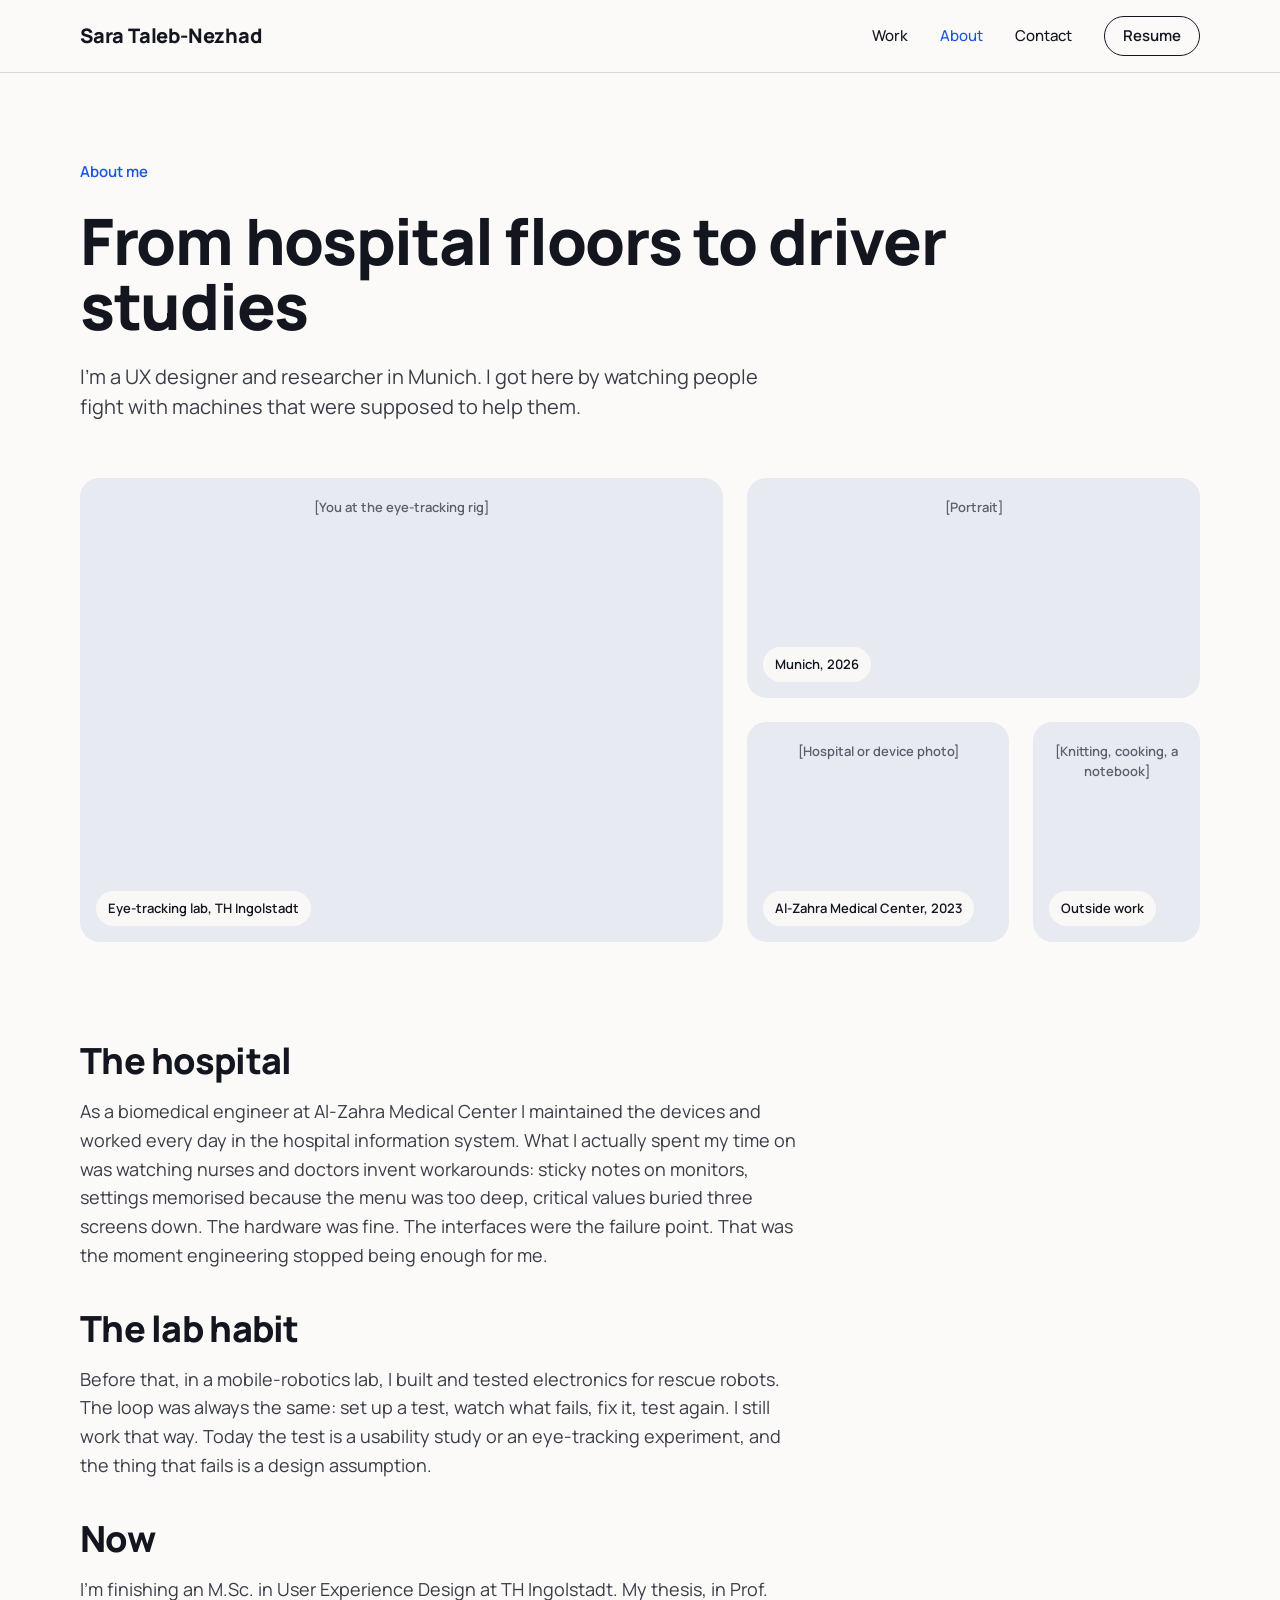
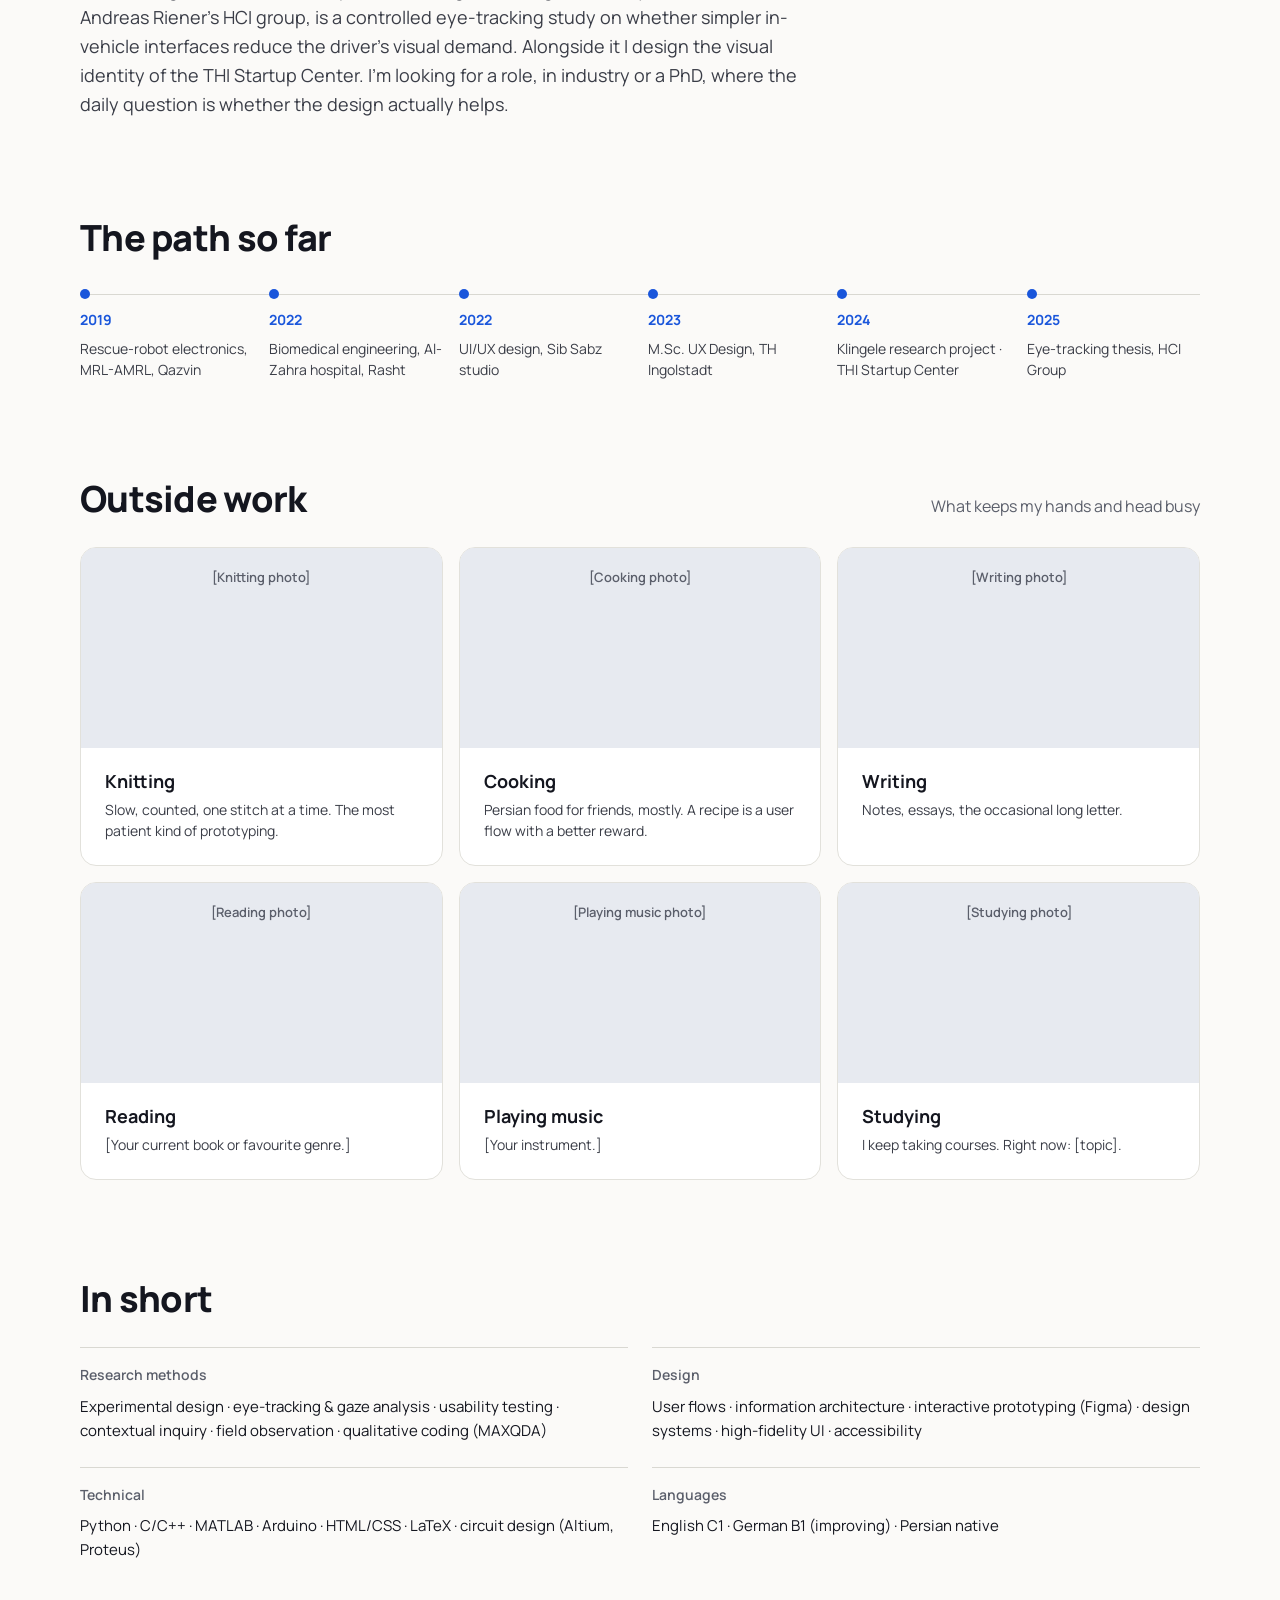
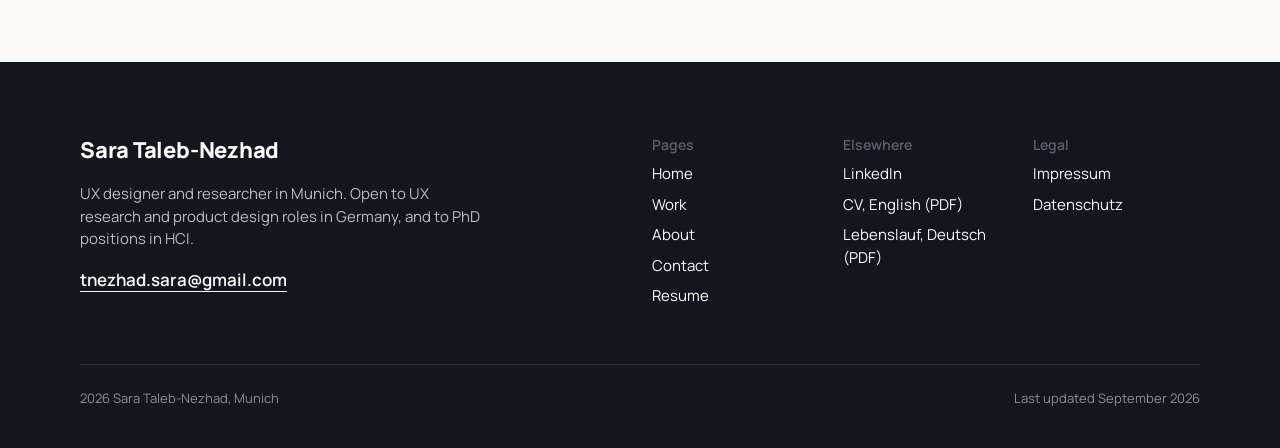
==== commit 9f12e48e: "Add files via upload" ====
--- a/about.html
+++ b/about.html
@@ -32,10 +32,10 @@
 <section class="about-head"><div class="wrap">
   <div class="about-intro"><div class="kicker">About me</div><h1 class="h1">From hospital floors to driver studies</h1><p class="lead" style="max-width:720px">I'm a UX designer and researcher in Munich. I got here by watching people fight with machines that were supposed to help them.</p></div>
   <div class="mosaic">
-    <figure class="m1"><div class="placeholder ">[You at the eye-tracking rig]</div><figcaption>Eye-tracking lab, TH Ingolstadt</figcaption></figure>
-    <figure class="m2"><div class="placeholder ">[Portrait]</div><figcaption>Munich, 2026</figcaption></figure>
-    <figure class="m3"><div class="placeholder ">[Hospital or device photo]</div><figcaption>Al-Zahra Medical Center, 2023</figcaption></figure>
-    <figure class="m4"><div class="placeholder ">[Knitting, cooking, a notebook]</div><figcaption>Outside work</figcaption></figure>
+    <figure class="m1"><div class="slot"><div class="placeholder">[You at the eye-tracking rig]</div><img src="images/about-lab.jpg" alt="" loading="lazy" onerror="this.remove()"></div><figcaption>Eye-tracking lab, TH Ingolstadt</figcaption></figure>
+    <figure class="m2"><div class="slot"><div class="placeholder">[Portrait]</div><img src="images/about-portrait.jpg" alt="" loading="lazy" onerror="this.remove()"></div><figcaption>Munich, 2026</figcaption></figure>
+    <figure class="m3"><div class="slot"><div class="placeholder">[Hospital or device photo]</div><img src="images/about-hospital.jpg" alt="" loading="lazy" onerror="this.remove()"></div><figcaption>Al-Zahra Medical Center, 2023</figcaption></figure>
+    <figure class="m4"><div class="slot"><div class="placeholder">[Knitting, cooking, a notebook]</div><img src="images/about-outside.jpg" alt="" loading="lazy" onerror="this.remove()"></div><figcaption>Outside work</figcaption></figure>
   </div>
 </div></section>
 <section class="section"><div class="wrap"><div class="story-col"><div class="stack"><h2 class="h2">The hospital</h2><p class="para">As a biomedical engineer at Al-Zahra Medical Center I maintained the devices and worked every day in the hospital information system. What I actually spent my time on was watching nurses and doctors invent workarounds: sticky notes on monitors, settings memorised because the menu was too deep, critical values buried three screens down. The hardware was fine. The interfaces were the failure point. That was the moment engineering stopped being enough for me.</p></div><div class="stack"><h2 class="h2">The lab habit</h2><p class="para">Before that, in a mobile-robotics lab, I built and tested electronics for rescue robots. The loop was always the same: set up a test, watch what fails, fix it, test again. I still work that way. Today the test is a usability study or an eye-tracking experiment, and the thing that fails is a design assumption.</p></div><div class="stack"><h2 class="h2">Now</h2><p class="para">I'm finishing an M.Sc. in User Experience Design at TH Ingolstadt. My thesis, in Prof. Andreas Riener's HCI group, is a controlled eye-tracking study on whether simpler in-vehicle interfaces reduce the driver's visual demand. Alongside it I design the visual identity of the THI Startup Center. I'm looking for a role, in industry or a PhD, where the daily question is whether the design actually helps.</p></div></div></div></section>
@@ -45,7 +45,7 @@
 </div></section>
 <section class="section"><div class="wrap">
   <div class="head"><h2 class="h2">Outside work</h2><p class="sub">What keeps my hands and head busy</p></div>
-  <div class="hobbies"><div class="hobby"><div class="hmedia"><div class="placeholder ">[Knitting photo]</div></div><b>Knitting</b><p>Slow, counted, one stitch at a time. The most patient kind of prototyping.</p></div><div class="hobby"><div class="hmedia"><div class="placeholder ">[Cooking photo]</div></div><b>Cooking</b><p>Persian food for friends, mostly. A recipe is a user flow with a better reward.</p></div><div class="hobby"><div class="hmedia"><div class="placeholder ">[Writing photo]</div></div><b>Writing</b><p>Notes, essays, the occasional long letter.</p></div><div class="hobby"><div class="hmedia"><div class="placeholder ">[Reading photo]</div></div><b>Reading</b><p>[Your current book or favourite genre.]</p></div><div class="hobby"><div class="hmedia"><div class="placeholder ">[Playing music photo]</div></div><b>Playing music</b><p>[Your instrument.]</p></div><div class="hobby"><div class="hmedia"><div class="placeholder ">[Studying photo]</div></div><b>Studying</b><p>I keep taking courses. Right now: [topic].</p></div></div>
+  <div class="hobbies"><div class="hobby"><div class="hmedia"><div class="slot"><div class="placeholder">[Knitting photo]</div><img src="images/hobby-knitting.jpg" alt="" loading="lazy" onerror="this.remove()"></div></div><b>Knitting</b><p>Slow, counted, one stitch at a time. The most patient kind of prototyping.</p></div><div class="hobby"><div class="hmedia"><div class="slot"><div class="placeholder">[Cooking photo]</div><img src="images/hobby-cooking.jpg" alt="" loading="lazy" onerror="this.remove()"></div></div><b>Cooking</b><p>Persian food for friends, mostly. A recipe is a user flow with a better reward.</p></div><div class="hobby"><div class="hmedia"><div class="slot"><div class="placeholder">[Writing photo]</div><img src="images/hobby-writing.jpg" alt="" loading="lazy" onerror="this.remove()"></div></div><b>Writing</b><p>Notes, essays, the occasional long letter.</p></div><div class="hobby"><div class="hmedia"><div class="slot"><div class="placeholder">[Reading photo]</div><img src="images/hobby-reading.jpg" alt="" loading="lazy" onerror="this.remove()"></div></div><b>Reading</b><p>[Your current book or favourite genre.]</p></div><div class="hobby"><div class="hmedia"><div class="slot"><div class="placeholder">[Playing music photo]</div><img src="images/hobby-playing-music.jpg" alt="" loading="lazy" onerror="this.remove()"></div></div><b>Playing music</b><p>[Your instrument.]</p></div><div class="hobby"><div class="hmedia"><div class="slot"><div class="placeholder">[Studying photo]</div><img src="images/hobby-studying.jpg" alt="" loading="lazy" onerror="this.remove()"></div></div><b>Studying</b><p>I keep taking courses. Right now: [topic].</p></div></div>
 </div></section>
 <section class="section"><div class="wrap">
   <div class="head"><h2 class="h2">In short</h2></div>
--- a/css/style.css
+++ b/css/style.css
@@ -553,3 +553,6 @@
   .rows .item .date{white-space:normal}
 }
 @media (max-width:700px){.results-grid{grid-template-columns:1fr !important}.tile{flex-direction:row;align-items:baseline;gap:12px}.tile b{font-size:24px}}
+.media-wide{height:420px;border-radius:20px;overflow:hidden;background:var(--panel);margin-top:8px;position:relative}
+.case-hero .slot{position:absolute;inset:0}.case-hero{position:relative}
+@media (max-width:700px){.media-wide{height:220px}}
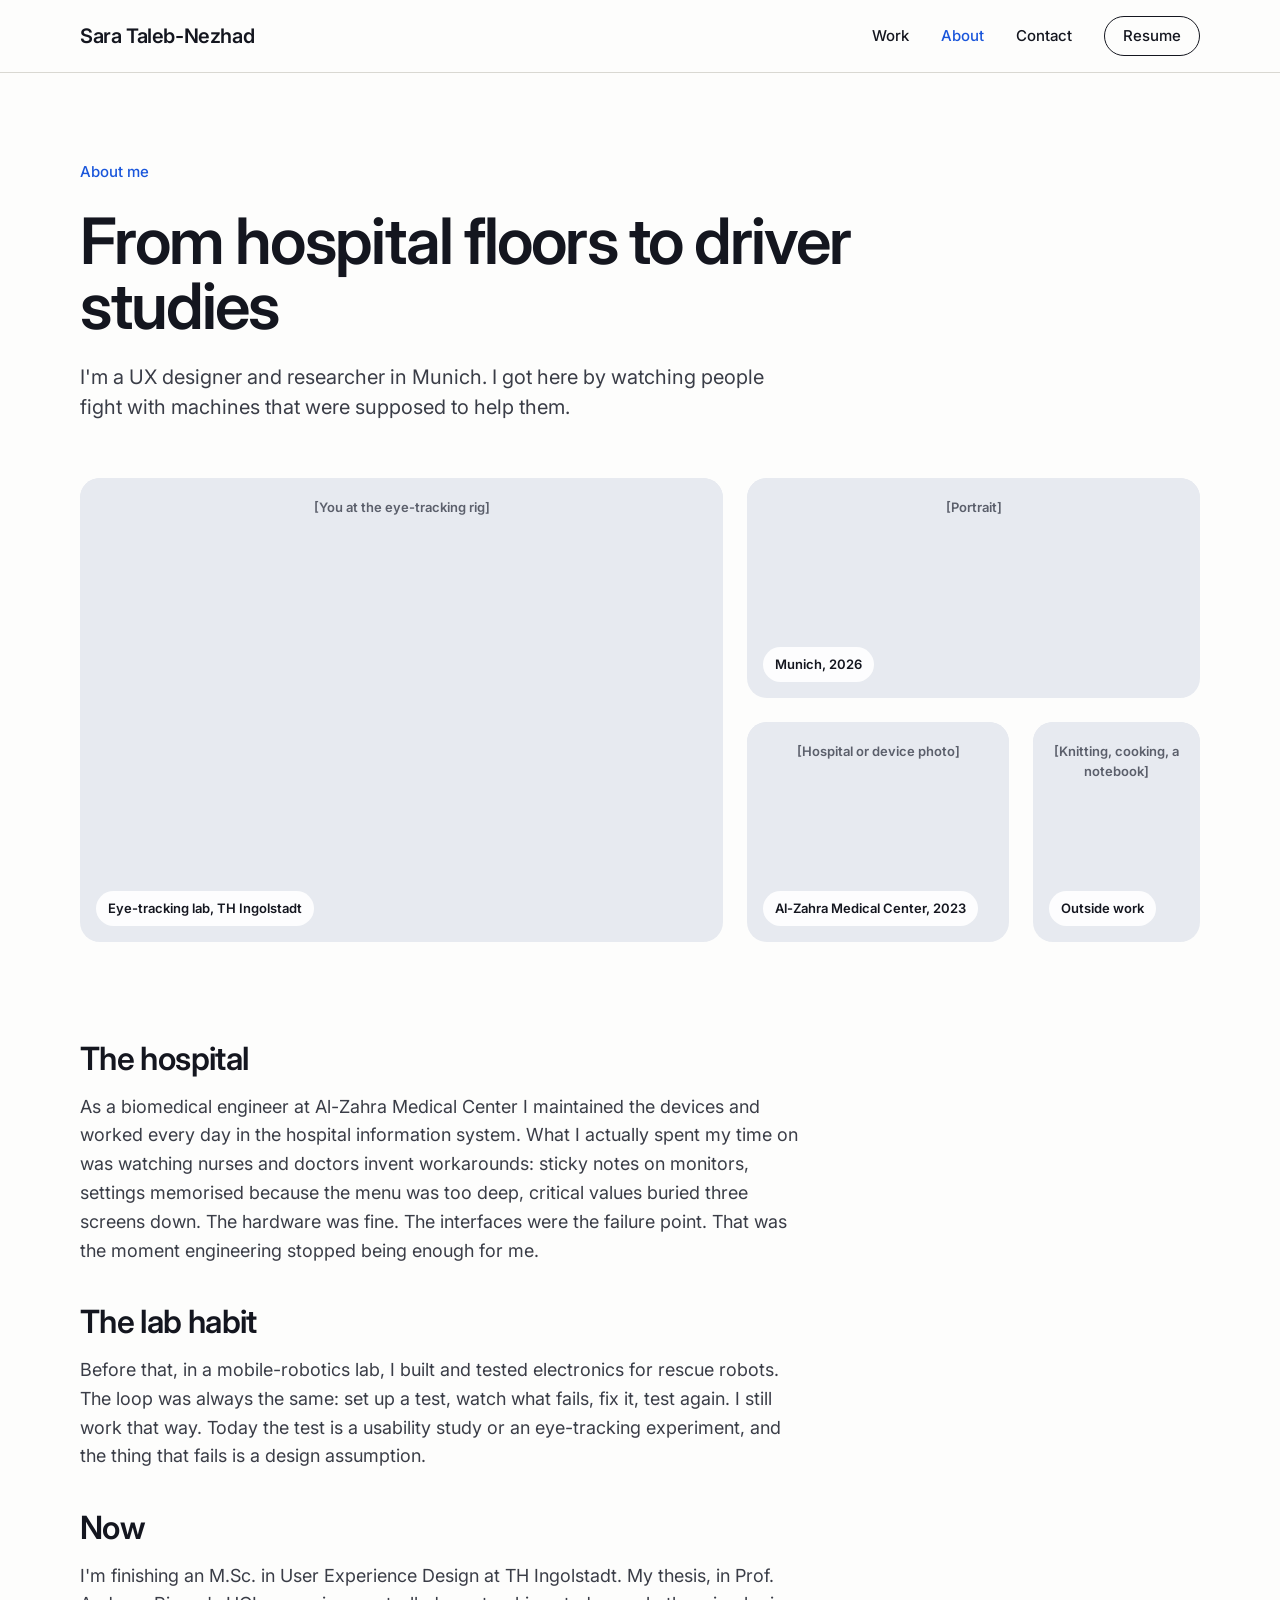
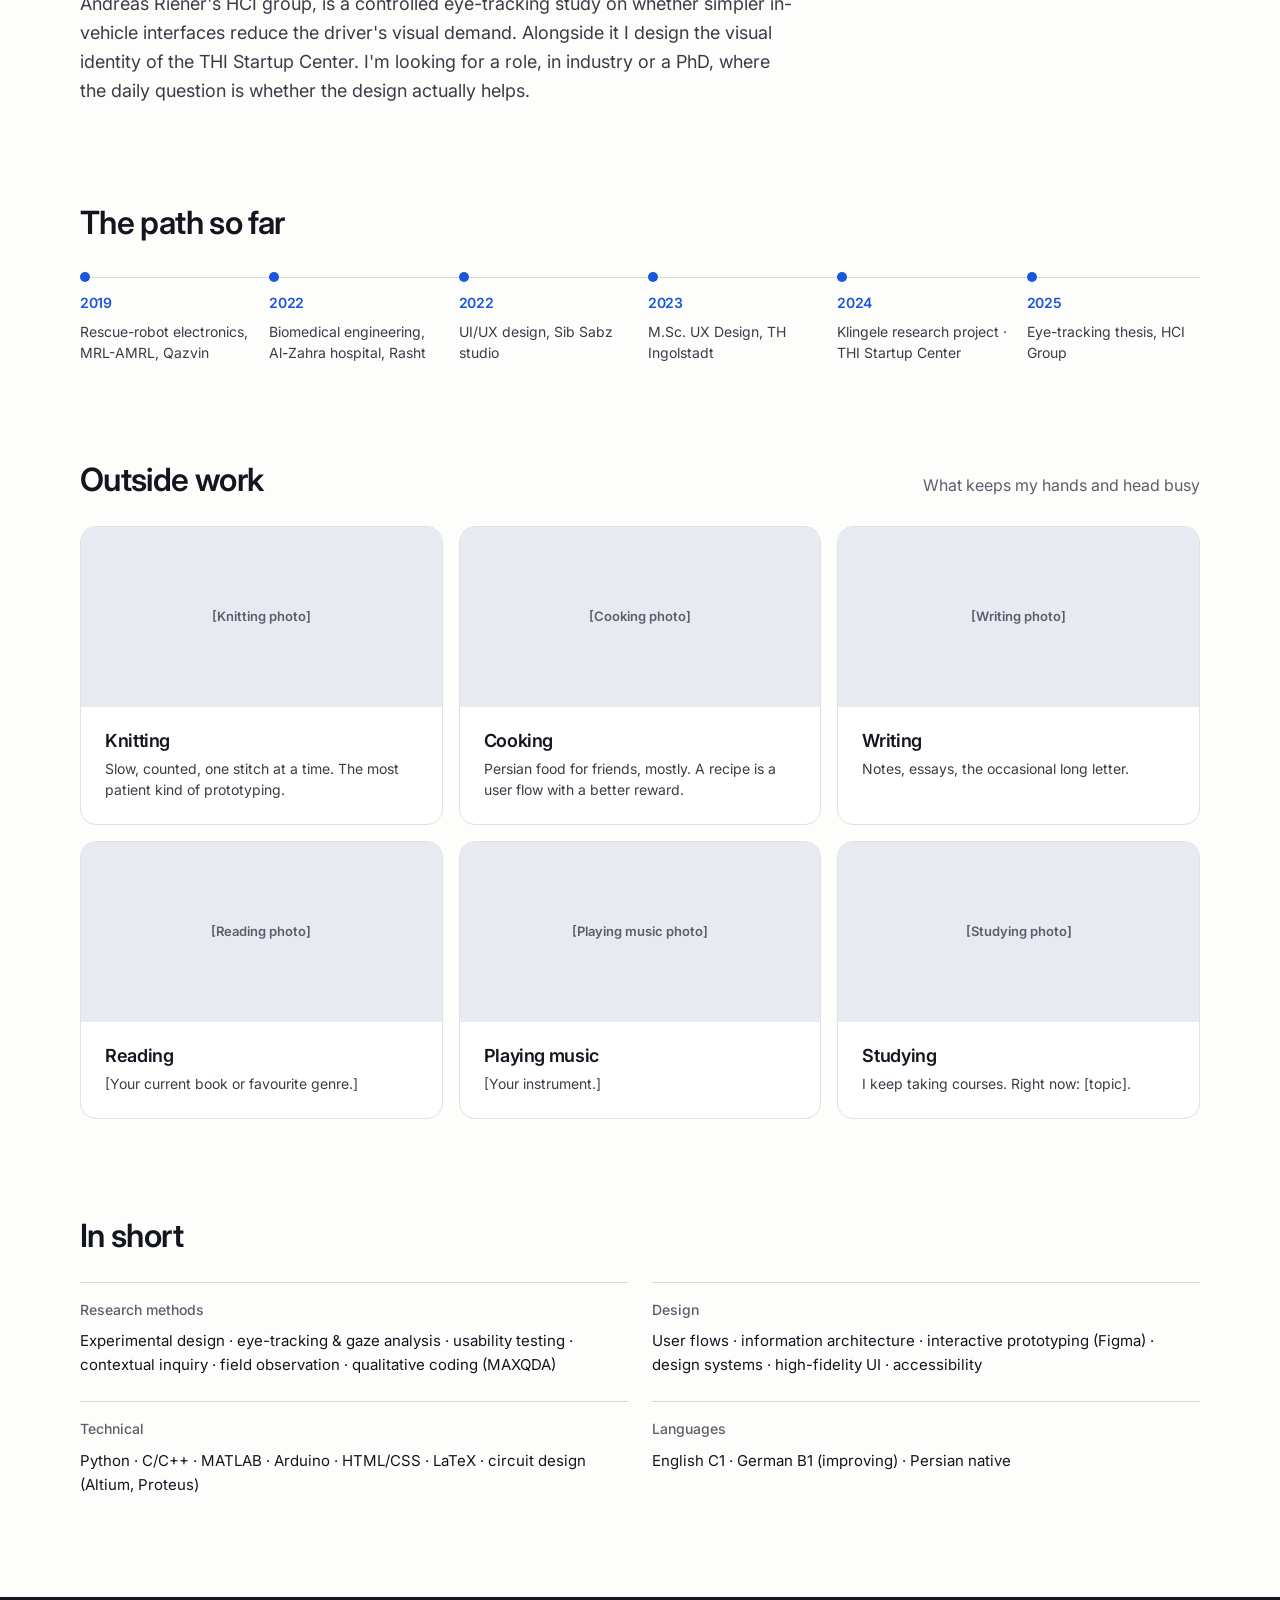
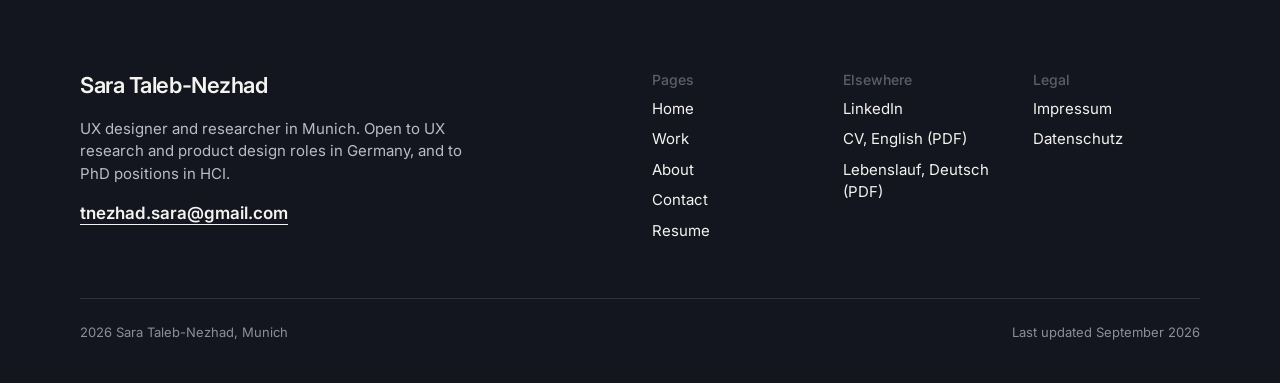
==== commit ec487ae4: "Add files via upload" ====
--- a/about.html
+++ b/about.html
@@ -12,7 +12,7 @@
 <link rel="icon" href="images/favicon.svg" type="image/svg+xml">
 <link rel="preconnect" href="https://fonts.googleapis.com">
 <link rel="preconnect" href="https://fonts.gstatic.com" crossorigin>
-<link rel="stylesheet" href="https://fonts.googleapis.com/css2?family=Manrope:wght@400;500;600;700;800&display=swap">
+<link rel="stylesheet" href="https://fonts.googleapis.com/css2?family=Inter:wght@400;500;600;700;800&display=swap">
 <link rel="stylesheet" href="css/style.css">
 </head>
 <body>
@@ -32,10 +32,10 @@
 <section class="about-head"><div class="wrap">
   <div class="about-intro"><div class="kicker">About me</div><h1 class="h1">From hospital floors to driver studies</h1><p class="lead" style="max-width:720px">I'm a UX designer and researcher in Munich. I got here by watching people fight with machines that were supposed to help them.</p></div>
   <div class="mosaic">
-    <figure class="m1"><div class="slot"><div class="placeholder">[You at the eye-tracking rig]</div><img src="images/about-lab.jpg" alt="" loading="lazy" onerror="this.remove()"></div><figcaption>Eye-tracking lab, TH Ingolstadt</figcaption></figure>
-    <figure class="m2"><div class="slot"><div class="placeholder">[Portrait]</div><img src="images/about-portrait.jpg" alt="" loading="lazy" onerror="this.remove()"></div><figcaption>Munich, 2026</figcaption></figure>
-    <figure class="m3"><div class="slot"><div class="placeholder">[Hospital or device photo]</div><img src="images/about-hospital.jpg" alt="" loading="lazy" onerror="this.remove()"></div><figcaption>Al-Zahra Medical Center, 2023</figcaption></figure>
-    <figure class="m4"><div class="slot"><div class="placeholder">[Knitting, cooking, a notebook]</div><img src="images/about-outside.jpg" alt="" loading="lazy" onerror="this.remove()"></div><figcaption>Outside work</figcaption></figure>
+    <figure class="m1"><div class="slot"><div class="placeholder">[You at the eye-tracking rig]</div><img src="images/about-lab.jpg" alt="" loading="lazy" onerror="if(!this.dataset.t){this.dataset.t=1;this.src=this.src.replace(/\.jpg$/,&quot;.png&quot;)}else{this.remove()}"></div><figcaption>Eye-tracking lab, TH Ingolstadt</figcaption></figure>
+    <figure class="m2"><div class="slot"><div class="placeholder">[Portrait]</div><img src="images/about-portrait.jpg" alt="" loading="lazy" onerror="if(!this.dataset.t){this.dataset.t=1;this.src=this.src.replace(/\.jpg$/,&quot;.png&quot;)}else{this.remove()}"></div><figcaption>Munich, 2026</figcaption></figure>
+    <figure class="m3"><div class="slot"><div class="placeholder">[Hospital or device photo]</div><img src="images/about-hospital.jpg" alt="" loading="lazy" onerror="if(!this.dataset.t){this.dataset.t=1;this.src=this.src.replace(/\.jpg$/,&quot;.png&quot;)}else{this.remove()}"></div><figcaption>Al-Zahra Medical Center, 2023</figcaption></figure>
+    <figure class="m4"><div class="slot"><div class="placeholder">[Knitting, cooking, a notebook]</div><img src="images/about-outside.jpg" alt="" loading="lazy" onerror="if(!this.dataset.t){this.dataset.t=1;this.src=this.src.replace(/\.jpg$/,&quot;.png&quot;)}else{this.remove()}"></div><figcaption>Outside work</figcaption></figure>
   </div>
 </div></section>
 <section class="section"><div class="wrap"><div class="story-col"><div class="stack"><h2 class="h2">The hospital</h2><p class="para">As a biomedical engineer at Al-Zahra Medical Center I maintained the devices and worked every day in the hospital information system. What I actually spent my time on was watching nurses and doctors invent workarounds: sticky notes on monitors, settings memorised because the menu was too deep, critical values buried three screens down. The hardware was fine. The interfaces were the failure point. That was the moment engineering stopped being enough for me.</p></div><div class="stack"><h2 class="h2">The lab habit</h2><p class="para">Before that, in a mobile-robotics lab, I built and tested electronics for rescue robots. The loop was always the same: set up a test, watch what fails, fix it, test again. I still work that way. Today the test is a usability study or an eye-tracking experiment, and the thing that fails is a design assumption.</p></div><div class="stack"><h2 class="h2">Now</h2><p class="para">I'm finishing an M.Sc. in User Experience Design at TH Ingolstadt. My thesis, in Prof. Andreas Riener's HCI group, is a controlled eye-tracking study on whether simpler in-vehicle interfaces reduce the driver's visual demand. Alongside it I design the visual identity of the THI Startup Center. I'm looking for a role, in industry or a PhD, where the daily question is whether the design actually helps.</p></div></div></div></section>
@@ -45,7 +45,7 @@
 </div></section>
 <section class="section"><div class="wrap">
   <div class="head"><h2 class="h2">Outside work</h2><p class="sub">What keeps my hands and head busy</p></div>
-  <div class="hobbies"><div class="hobby"><div class="hmedia"><div class="slot"><div class="placeholder">[Knitting photo]</div><img src="images/hobby-knitting.jpg" alt="" loading="lazy" onerror="this.remove()"></div></div><b>Knitting</b><p>Slow, counted, one stitch at a time. The most patient kind of prototyping.</p></div><div class="hobby"><div class="hmedia"><div class="slot"><div class="placeholder">[Cooking photo]</div><img src="images/hobby-cooking.jpg" alt="" loading="lazy" onerror="this.remove()"></div></div><b>Cooking</b><p>Persian food for friends, mostly. A recipe is a user flow with a better reward.</p></div><div class="hobby"><div class="hmedia"><div class="slot"><div class="placeholder">[Writing photo]</div><img src="images/hobby-writing.jpg" alt="" loading="lazy" onerror="this.remove()"></div></div><b>Writing</b><p>Notes, essays, the occasional long letter.</p></div><div class="hobby"><div class="hmedia"><div class="slot"><div class="placeholder">[Reading photo]</div><img src="images/hobby-reading.jpg" alt="" loading="lazy" onerror="this.remove()"></div></div><b>Reading</b><p>[Your current book or favourite genre.]</p></div><div class="hobby"><div class="hmedia"><div class="slot"><div class="placeholder">[Playing music photo]</div><img src="images/hobby-playing-music.jpg" alt="" loading="lazy" onerror="this.remove()"></div></div><b>Playing music</b><p>[Your instrument.]</p></div><div class="hobby"><div class="hmedia"><div class="slot"><div class="placeholder">[Studying photo]</div><img src="images/hobby-studying.jpg" alt="" loading="lazy" onerror="this.remove()"></div></div><b>Studying</b><p>I keep taking courses. Right now: [topic].</p></div></div>
+  <div class="hobbies"><div class="hobby"><div class="hmedia"><div class="slot"><div class="placeholder">[Knitting photo]</div><img src="images/hobby-knitting.jpg" alt="" loading="lazy" onerror="if(!this.dataset.t){this.dataset.t=1;this.src=this.src.replace(/\.jpg$/,&quot;.png&quot;)}else{this.remove()}"></div></div><b>Knitting</b><p>Slow, counted, one stitch at a time. The most patient kind of prototyping.</p></div><div class="hobby"><div class="hmedia"><div class="slot"><div class="placeholder">[Cooking photo]</div><img src="images/hobby-cooking.jpg" alt="" loading="lazy" onerror="if(!this.dataset.t){this.dataset.t=1;this.src=this.src.replace(/\.jpg$/,&quot;.png&quot;)}else{this.remove()}"></div></div><b>Cooking</b><p>Persian food for friends, mostly. A recipe is a user flow with a better reward.</p></div><div class="hobby"><div class="hmedia"><div class="slot"><div class="placeholder">[Writing photo]</div><img src="images/hobby-writing.jpg" alt="" loading="lazy" onerror="if(!this.dataset.t){this.dataset.t=1;this.src=this.src.replace(/\.jpg$/,&quot;.png&quot;)}else{this.remove()}"></div></div><b>Writing</b><p>Notes, essays, the occasional long letter.</p></div><div class="hobby"><div class="hmedia"><div class="slot"><div class="placeholder">[Reading photo]</div><img src="images/hobby-reading.jpg" alt="" loading="lazy" onerror="if(!this.dataset.t){this.dataset.t=1;this.src=this.src.replace(/\.jpg$/,&quot;.png&quot;)}else{this.remove()}"></div></div><b>Reading</b><p>[Your current book or favourite genre.]</p></div><div class="hobby"><div class="hmedia"><div class="slot"><div class="placeholder">[Playing music photo]</div><img src="images/hobby-playing-music.jpg" alt="" loading="lazy" onerror="if(!this.dataset.t){this.dataset.t=1;this.src=this.src.replace(/\.jpg$/,&quot;.png&quot;)}else{this.remove()}"></div></div><b>Playing music</b><p>[Your instrument.]</p></div><div class="hobby"><div class="hmedia"><div class="slot"><div class="placeholder">[Studying photo]</div><img src="images/hobby-studying.jpg" alt="" loading="lazy" onerror="if(!this.dataset.t){this.dataset.t=1;this.src=this.src.replace(/\.jpg$/,&quot;.png&quot;)}else{this.remove()}"></div></div><b>Studying</b><p>I keep taking courses. Right now: [topic].</p></div></div>
 </div></section>
 <section class="section"><div class="wrap">
   <div class="head"><h2 class="h2">In short</h2></div>
--- a/css/style.css
+++ b/css/style.css
@@ -1,9 +1,9 @@
 /* ---------- tokens: change colours and type here ---------- */
 :root{
-  --ground:#FBFAF8; --ink:#14161F; --body:#3A3D47; --muted:#5B5F6B;
+  --ground:#FDFDFC; --ink:#14161F; --body:#3A3D47; --muted:#5B5F6B;
   --accent:#1A56DB; --accent-dark:#12409F; --line:#D9D8D2; --card-line:#E2E1DB;
   --panel:#E7EAF0; --tint:#DDE4F5; --soft:#EBEAE4; --white:#FFFFFF;
-  --font:'Manrope',system-ui,-apple-system,"Segoe UI",sans-serif;
+  --font:'Inter',system-ui,-apple-system,"Segoe UI",sans-serif;
   --pad:80px; --gap:24px; --radius:20px; --radius-s:14px;
 }
 *{box-sizing:border-box}
@@ -383,7 +383,7 @@
 @media (max-width:700px){.band{padding:20px;border-radius:16px}.section.band{margin-bottom:80px;padding-bottom:20px}}
 
 /* ---------- sticky nav, colleague quotes ---------- */
-.nav{position:sticky;top:0;z-index:20;background:rgba(251,250,248,.92);backdrop-filter:blur(10px);-webkit-backdrop-filter:blur(10px)}
+.nav{position:sticky;top:0;z-index:20;background:rgba(253,253,252,.92);backdrop-filter:blur(10px);-webkit-backdrop-filter:blur(10px)}
 .quote{margin:0;display:flex;flex-direction:column;justify-content:space-between;gap:24px;padding:32px;border-radius:var(--radius);background:var(--white);border:1px solid var(--card-line)}
 .quote blockquote{margin:0;font-size:18px;line-height:1.55;color:var(--ink)}
 .quote blockquote::before{content:"\201C";display:block;font-size:48px;line-height:.6;color:var(--accent);margin-bottom:12px;font-weight:800}
@@ -407,16 +407,6 @@
 .glance-item i{font-style:normal;display:inline-flex;align-items:center;height:28px;padding:0 12px;border-radius:999px;background:#EEF3FD;color:var(--accent);font-weight:600;font-size:13px;align-self:flex-start}
 .glance-item span{font-size:15px;line-height:1.5;color:var(--body);max-width:300px}
 .glance-item::before{content:"";position:absolute;top:0;left:32px;width:40px;height:3px;background:var(--accent);border-radius:0 0 3px 3px}
-
-/* ---------- quote cards ---------- */
-.quote{position:relative;gap:20px;padding:28px}
-.quote figcaption{flex-direction:row;justify-content:space-between;align-items:flex-start;border-top:0;padding-top:0;gap:16px}
-.quote .who{display:flex;flex-direction:column;gap:2px}
-.quote .who b{font-size:16px;color:var(--ink)}
-.quote .who span{font-size:13px;color:var(--muted)}
-.quote .avatar{width:56px;height:56px;border-radius:999px;background:var(--panel);display:flex;align-items:center;justify-content:center;font-size:11px;font-weight:600;color:var(--muted);flex:none}
-.quote blockquote{font-size:16px;line-height:1.6;color:var(--body);padding-top:48px;position:relative}
-.quote blockquote::before{position:absolute;left:0;top:-4px;font-size:96px;line-height:1;color:var(--tint);margin:0;font-weight:800}
 
 /* ---------- about, calmer ---------- */
 .story-col{max-width:720px;display:flex;flex-direction:column;gap:40px}
@@ -451,7 +441,7 @@
 .slide{flex:0 0 min(520px,80%);min-height:400px;border-radius:24px;overflow:hidden;position:relative;scroll-snap-align:start;background:var(--panel);text-decoration:none;color:var(--ink);display:block}
 .slide img,.slide .placeholder{position:absolute;inset:0;width:100%;height:100%;object-fit:cover;object-position:top left;transition:transform .8s var(--ease)}
 .slide:hover img{transform:scale(1.02)}
-.slide span{position:absolute;left:16px;bottom:16px;padding:8px 12px;border-radius:999px;background:rgba(251,250,248,.92);font-size:13px;font-weight:600}
+.slide span{position:absolute;left:16px;bottom:16px;padding:8px 12px;border-radius:999px;background:rgba(253,253,252,.92);font-size:13px;font-weight:600}
 
 .rail-ui{display:flex;align-items:center;gap:24px;padding-top:24px;padding-right:var(--pad);min-height:68px}
 .rail-progress{flex:1;height:2px;background:var(--line);border-radius:999px;overflow:hidden}
@@ -509,7 +499,7 @@
 .mosaic figure{margin:0;position:relative;border-radius:20px;overflow:hidden;background:var(--panel)}
 .mosaic figure img{width:100%;height:100%;object-fit:cover;display:block}
 .mosaic .placeholder{height:100%}
-.mosaic figcaption{position:absolute;left:16px;bottom:16px;padding:8px 12px;border-radius:999px;background:rgba(251,250,248,.92);font-size:13px;font-weight:600;color:var(--ink)}
+.mosaic figcaption{position:absolute;left:16px;bottom:16px;padding:8px 12px;border-radius:999px;background:rgba(253,253,252,.92);font-size:13px;font-weight:600;color:var(--ink)}
 .mosaic .m1{grid-column:1/span 7;grid-row:span 2}
 .mosaic .m2{grid-column:8/span 5;grid-row:span 1}
 .mosaic .m3{grid-column:8/span 3;grid-row:span 1}
@@ -556,3 +546,106 @@
 .media-wide{height:420px;border-radius:20px;overflow:hidden;background:var(--panel);margin-top:8px;position:relative}
 .case-hero .slot{position:absolute;inset:0}.case-hero{position:relative}
 @media (max-width:700px){.media-wide{height:220px}}
+
+/* ---------- Inter: lighter weights ---------- */
+.h1{font-weight:700;letter-spacing:-.03em}
+.h2,.h3,.gtitle,.brand,.footer .intro .brand,.next b,.quote .who b,.hobby b,.step span,.tile b,.card-wide .title,.glance-item b{font-weight:600;letter-spacing:-.02em}
+.h2{font-size:32px}.h3{font-size:26px}
+.btn,.chip,.menu .pill,.head .more,.arrow-link,.gyear,.kicker,.k,.toc-title,.rows .item b,.fact b,.strip b{font-weight:500}
+.lead{font-weight:400}
+.decision .n,.card .meta,.how .n,.glance-item i,.tldr .k,.rail-count b{font-weight:500}
+.facts-line b{font-weight:600}
+.quote .avatar{overflow:hidden;position:relative}
+.quote .avatar .slot,.quote .avatar .slot .placeholder,.quote .avatar .slot img{border-radius:999px}
+.quote .avatar .placeholder{font-size:10px;padding:0}
+
+/* ---------- fixes: quote cards, about photo, hero title ---------- */
+.quote{gap:16px;padding:24px}
+.quote figcaption{align-items:center}
+.quote .avatar{width:48px;height:48px}
+.quote blockquote{padding-top:40px;font-size:15px}
+.quote blockquote::before{font-size:72px;top:0}
+.about-strip .photo{position:relative}
+.about-strip .photo .slot{position:absolute;inset:0}
+.hero-b .h1{font-weight:600;font-size:48px;letter-spacing:-.025em;line-height:1.05}
+.h1{font-weight:600}
+.quote{justify-content:flex-start}
+
+/* ---------- image fit: centre mockups, keep screenshots top-left in case studies ---------- */
+.slide img,.gmedia img,.slot img{object-position:center}
+.case-hero .floating img,.floating img{object-position:top left}
+
+/* ---------- hero fixes: button text, slide ratio, arrows flush right ---------- */
+.btn.primary{color:#fff}
+.btn.primary:hover{color:#fff}
+.slide{flex:0 0 auto;width:auto;height:100%;aspect-ratio:4/3;min-height:0}
+.slide img{object-fit:cover;object-position:center}
+.rail-ui{padding-right:var(--pad);justify-content:space-between}
+.rail-btns{margin-left:auto;margin-right:0}
+@media (max-width:1100px){.slide{height:320px;aspect-ratio:4/3;flex-basis:auto}}
+@media (max-width:700px){.slide{height:240px;aspect-ratio:4/3;flex-basis:auto}.rail-ui{padding-right:20px}}
+
+
+/* ---------- robust colours: never depend on the background variable for text ---------- */
+.btn.primary,.btn.primary:hover{color:#fff}
+.chip.on{color:#fff}.chip.on:hover{color:var(--ink)}
+.footer{color:#F4F3EF}
+.footer .intro .brand,.footer .col a,.footer .intro a.mail{color:#F4F3EF}
+.footer .col a:hover,.footer .intro a.mail:hover{color:#9DB4EF}
+.next,.next:hover{color:#F4F3EF}
+.next .btn{background:#F4F3EF;color:var(--ink)}
+.tldr{color:#F4F3EF}
+.decision .marker{background:#fff}
+.slide span,.mosaic figcaption{background:rgba(255,255,255,.92)}
+
+/* ---------- image boxes match your 4:3 exports ---------- */
+.gmedia{height:auto;aspect-ratio:4/3}
+.gmedia img,.gmedia .slot img{object-fit:cover;object-position:center}
+.about-strip .photo{height:auto;aspect-ratio:4/3;position:relative}
+.about-strip .photo .slot,.about-strip .photo .placeholder{position:absolute;inset:0;height:100%}
+.hobby .hmedia{height:auto;aspect-ratio:2/1;position:relative}
+.hobby .hmedia .slot{position:absolute;inset:0}
+
+/* ---------- about mosaic: one photo per row on tablet and phone ---------- */
+@media (max-width:1100px){
+  .mosaic{display:flex;flex-direction:column;gap:16px}
+  .mosaic figure{height:auto;aspect-ratio:4/3;width:100%}
+  .mosaic .m2,.mosaic .m3,.mosaic .m4{aspect-ratio:3/2}
+}
+@media (max-width:700px){.mosaic{gap:12px}.mosaic figure{aspect-ratio:4/3}}
+
+/* ---------- avatar: circle, guaranteed ---------- */
+.quote .avatar{width:48px;height:48px;border-radius:999px;overflow:hidden;position:relative;flex:none;background:var(--panel)}
+.quote .avatar .slot{position:absolute;inset:0}
+.quote .avatar .slot .placeholder,.quote .avatar .slot img{border-radius:999px;font-size:10px;padding:0}
+
+/* ---------- recommendation cards, like the reference ---------- */
+.quote{display:flex;flex-direction:column;gap:12px;padding:24px 28px 28px}
+.quote .avatar{width:56px;height:56px}
+.quote .who{display:flex;flex-direction:column;gap:2px;padding-top:4px;border:0}
+.quote .who b{font-size:16px;color:var(--ink)}
+.quote .who span{font-size:13px;color:var(--muted)}
+.quote blockquote{padding-top:4px;font-size:15px;line-height:1.6;color:var(--body);position:static}
+.quote blockquote::before{content:none}
+.quote .who{align-items:flex-start;text-align:left}
+
+
+/* ---------- recommendation cards, per the reference ---------- */
+.quotes{gap:24px}
+.quote{position:relative;margin:0;display:flex;flex-direction:column;justify-content:flex-start;gap:0;padding:32px;border-radius:32px;background:var(--white);border:1px solid var(--card-line);box-shadow:0 20px 50px -30px rgba(20,22,31,.18)}
+.quote .qtop{display:flex;justify-content:space-between;align-items:flex-start;margin-bottom:8px}
+.quote .qmark{font-family:Georgia,"Times New Roman",serif;font-size:160px;line-height:.5;color:#CFD1D6;font-weight:700;padding-top:30px;display:block}
+.quote .avatar{width:104px;height:104px;border-radius:999px;overflow:hidden;position:relative;flex:none;background:var(--panel);border:4px solid var(--white);box-shadow:0 6px 20px rgba(20,22,31,.12)}
+.quote .avatar .slot{position:absolute;inset:0}
+.quote .avatar .slot .placeholder,.quote .avatar .slot img{border-radius:999px;font-size:11px;padding:0}
+.quote .who{display:flex;flex-direction:column;gap:6px;border:0;padding:0;margin-top:16px}
+.quote .who b{font-size:20px;font-weight:700;color:var(--ink);letter-spacing:-.01em}
+.quote .who span{font-size:14px;color:var(--muted)}
+.quote .who span::before{content:"";display:inline-block;width:6px;height:6px;border-radius:999px;background:var(--accent);margin-right:8px;vertical-align:middle}
+.quote blockquote{margin:16px 0 0;padding:0;font-size:16px;line-height:1.6;color:var(--body)}
+.quote blockquote::before{content:none}
+.quote .qmore{position:absolute;right:28px;bottom:24px;width:40px;height:40px;border-radius:999px;background:var(--panel);display:flex;align-items:center;justify-content:center;gap:4px;text-decoration:none;transition:background .2s var(--ease)}
+.quote .qmore span{width:5px;height:5px;border-radius:999px;background:var(--muted)}
+.quote .qmore:hover{background:#EEF3FD}.quote .qmore:hover span{background:var(--accent)}
+@media (max-width:1100px){.quote{padding:24px;border-radius:24px}.quote .avatar{width:88px;height:88px}.quote .qmark{font-size:104px}}
+@media (max-width:700px){.quote .avatar{width:80px;height:80px}.quote .qmark{font-size:96px}}
